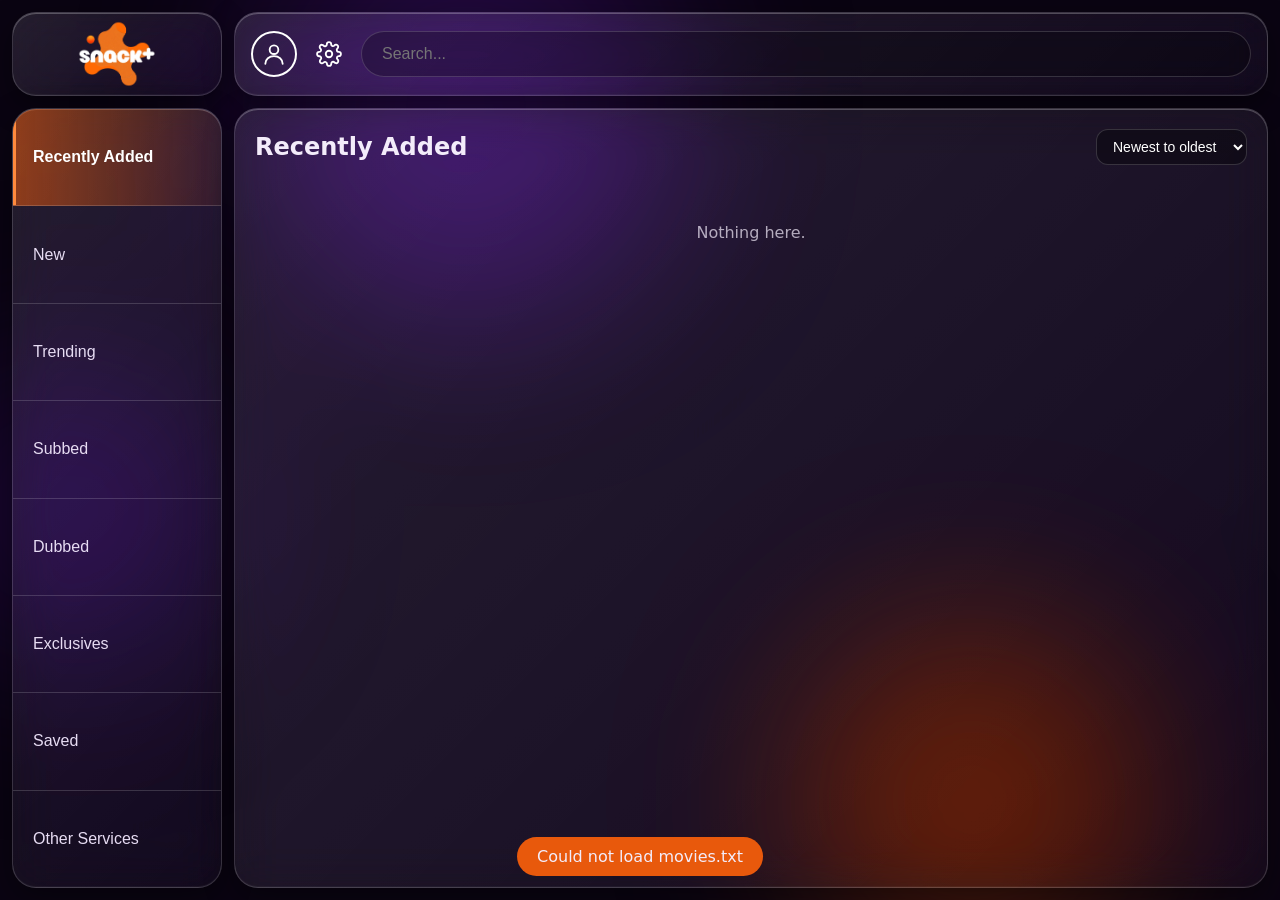
==== index.html @ 786ff1db "Add files via upload" ====
<!DOCTYPE html>
<html lang="en">
<head>
<meta charset="UTF-8">
<meta name="viewport" content="width=device-width,initial-scale=1">
<title>SNACK+</title>
<link rel="icon" href="icon.ico">
<link rel="stylesheet" href="style.css">
</head>
<body>
<div class="blob b1"></div><div class="blob b2"></div><div class="blob b3"></div>
<div class="app">
  <div class="logo glass"><img src="logo.png" alt="SNACK+"></div>
  <header class="top glass">
    <button id="profileBtn" class="round" title="Profile"><img id="avatar" alt=""><svg id="avatarIcon" viewBox="0 0 24 24"><circle cx="12" cy="8" r="4"/><path d="M4 21c0-4.4 3.6-7 8-7s8 2.6 8 7"/></svg></button>
    <button id="settingsBtn" class="round plain" title="Settings"><svg viewBox="0 0 24 24"><circle cx="12" cy="12" r="3"/><path d="M19.4 15a1.7 1.7 0 0 0 .3 1.8l.1.1a2 2 0 1 1-2.8 2.8l-.1-.1a1.7 1.7 0 0 0-1.8-.3 1.7 1.7 0 0 0-1 1.5V21a2 2 0 1 1-4 0v-.1a1.7 1.7 0 0 0-1.1-1.5 1.7 1.7 0 0 0-1.8.3l-.1.1a2 2 0 1 1-2.8-2.8l.1-.1a1.7 1.7 0 0 0 .3-1.8 1.7 1.7 0 0 0-1.5-1H3a2 2 0 1 1 0-4h.1a1.7 1.7 0 0 0 1.5-1.1 1.7 1.7 0 0 0-.3-1.8l-.1-.1a2 2 0 1 1 2.8-2.8l.1.1a1.7 1.7 0 0 0 1.8.3H9a1.7 1.7 0 0 0 1-1.5V3a2 2 0 1 1 4 0v.1a1.7 1.7 0 0 0 1 1.5 1.7 1.7 0 0 0 1.8-.3l.1-.1a2 2 0 1 1 2.8 2.8l-.1.1a1.7 1.7 0 0 0-.3 1.8V9a1.7 1.7 0 0 0 1.5 1H21a2 2 0 1 1 0 4h-.1a1.7 1.7 0 0 0-1.5 1z"/></svg></button>
    <input id="search" type="search" placeholder="Search...">
  </header>
  <nav id="tabs" class="side glass"></nav>
  <main class="main glass">
    <div class="bar"><h1 id="title"></h1><div id="tools"></div></div>
    <div id="grid" class="grid"></div>
  </main>
</div>

<div id="modal" class="overlay hidden"><div class="dialog glass" id="dialog"></div></div>
<div id="toast" class="toast"></div>
<script src="app.js"></script>
</body>
</html>
---- style.css ----
:root{--bg:#0a0412;--accent:#e8590c;--accent2:#ff8a3d;--glass:rgba(255,255,255,.06);--edge:rgba(255,255,255,.16);--blur:22px}
*{box-sizing:border-box;margin:0}
html,body{height:100%}
body{background:var(--bg);color:#f3ecfa;font-family:system-ui,Segoe UI,Roboto,sans-serif;overflow:hidden}
.blob{position:fixed;border-radius:50%;filter:blur(90px);opacity:.55;z-index:0}
.b1{width:420px;height:420px;background:#3b0f6b;top:-100px;left:20%}
.b2{width:360px;height:360px;background:#7a2a05;bottom:-80px;right:10%}
.b3{width:300px;height:300px;background:#2a0a52;top:40%;left:-80px}
body.lite .blob{display:none}
body.lite{--blur:0px}
.glass{background:linear-gradient(135deg,rgba(255,255,255,.11),rgba(255,255,255,.03));border:1px solid var(--edge);
 backdrop-filter:blur(var(--blur)) saturate(160%);-webkit-backdrop-filter:blur(var(--blur)) saturate(160%);
 box-shadow:inset 0 1px 0 rgba(255,255,255,.25),inset 0 -1px 0 rgba(255,255,255,.04),0 10px 30px rgba(0,0,0,.4)}
.app{position:relative;z-index:1;height:100vh;display:grid;grid-template-columns:210px 1fr;grid-template-rows:84px 1fr;gap:12px;padding:12px}
.logo{border-radius:24px;display:flex;align-items:center;justify-content:center;padding:6px}
.logo img{max-height:100%;max-width:100%;object-fit:contain}
.top{border-radius:24px;display:flex;align-items:center;gap:12px;padding:0 16px}
.round{width:46px;height:46px;flex:none;border-radius:50%;border:2px solid #fff;background:none;color:#fff;cursor:pointer;overflow:hidden;display:grid;place-items:center;padding:0}
.round.plain{border:none;width:40px;height:40px}
.round svg{width:26px;height:26px;fill:none;stroke:#fff;stroke-width:1.7;stroke-linecap:round;stroke-linejoin:round}
.round.plain:hover svg{stroke:var(--accent2);transform:rotate(60deg)}
.round svg{transition:.4s}
#avatar{width:100%;height:100%;object-fit:cover;display:none}
#search{flex:1;height:46px;border-radius:30px;border:1.5px solid var(--edge);background:rgba(0,0,0,.25);color:#fff;padding:0 20px;font-size:16px;outline:none}
#search:focus{border-color:var(--accent)}
.side{border-radius:24px;display:flex;flex-direction:column;overflow:hidden}
.side button{flex:1;background:none;border:none;border-bottom:1px solid var(--edge);color:#e7dcf3;font-size:16px;text-align:left;padding:0 20px;cursor:pointer;transition:.2s;min-height:44px}
.side button:last-child{border:none}
.side button:hover{background:rgba(255,255,255,.07)}
.side button.on{background:linear-gradient(90deg,rgba(232,89,12,.55),rgba(232,89,12,.08));color:#fff;font-weight:600;box-shadow:inset 3px 0 var(--accent2)}
.main{border-radius:24px;padding:20px;overflow-y:auto;min-width:0}
.bar{display:flex;justify-content:space-between;align-items:center;gap:10px;flex-wrap:wrap;margin-bottom:18px}
h1{font-size:24px}
.grid{display:grid;grid-template-columns:repeat(auto-fill,minmax(220px,1fr));gap:18px}
.card{border-radius:18px;overflow:hidden;display:flex;flex-direction:column;position:relative}
.cover{aspect-ratio:2/3;background:linear-gradient(135deg,#3b0f6b,#8a3205);display:grid;place-items:center;font-weight:700;text-align:center;padding:10px;position:relative}
.cover img{position:absolute;inset:0;width:100%;height:100%;object-fit:cover}
.badges{position:absolute;top:8px;left:8px;display:flex;gap:4px;flex-wrap:wrap}
.badge{font-size:11px;padding:2px 8px;border-radius:10px;background:rgba(0,0,0,.6);border:1px solid var(--edge)}
.badge.ex{background:var(--accent)}
.save{position:absolute;top:8px;right:8px;width:34px;height:34px;border-radius:50%;border:1px solid var(--edge);background:rgba(0,0,0,.55);color:#fff;font-size:18px;cursor:pointer}
.save.on{color:var(--accent2)}
.info{padding:12px;display:flex;flex-direction:column;gap:6px;flex:1}
.info h3{font-size:16px}
.meta{font-size:12px;opacity:.7}
.desc{font-size:13px;opacity:.85;line-height:1.35}
.btns{display:flex;gap:6px;margin-top:auto;padding-top:6px}
.btn{flex:1;padding:8px 6px;border-radius:12px;border:1px solid var(--edge);background:rgba(255,255,255,.08);color:#fff;font-size:13px;cursor:pointer;transition:.2s}
.btn:hover{background:rgba(255,255,255,.18)}
.btn.pri{background:var(--accent);border-color:var(--accent2)}
.btn.pri:hover{background:var(--accent2)}
.btn:disabled{opacity:.35;cursor:not-allowed}
select,.field{background:rgba(0,0,0,.35);color:#fff;border:1px solid var(--edge);border-radius:12px;padding:8px 12px;font-size:14px}
.empty{opacity:.7;padding:40px;text-align:center;grid-column:1/-1}
.overlay{position:fixed;inset:0;z-index:10;background:rgba(5,0,10,.65);display:grid;place-items:center;padding:16px}
.hidden{display:none}
.dialog{border-radius:24px;padding:22px;width:min(760px,100%);max-height:90vh;overflow:auto;background:rgba(30,12,50,.7)}
.dialog h2{margin-bottom:14px}
.dialog video{width:100%;border-radius:14px;background:#000}
.row{display:flex;gap:10px;align-items:center;margin:10px 0;flex-wrap:wrap}
.ep{display:flex;justify-content:space-between;align-items:center;gap:10px;padding:10px;border-bottom:1px solid var(--edge);flex-wrap:wrap}
.ep .btns{margin:0;padding:0}.ep .btn{padding:6px 12px;flex:none}
.bigav{width:96px;height:96px;border-radius:50%;object-fit:cover;background:#3b0f6b;border:2px solid var(--accent)}
.toast{position:fixed;bottom:24px;left:50%;transform:translate(-50%,80px);background:var(--accent);padding:10px 20px;border-radius:20px;transition:.3s;z-index:20}
.toast.show{transform:translate(-50%,0)}
@media(max-width:700px){.app{grid-template-columns:1fr;grid-template-rows:64px 56px 1fr;height:100vh}
 .logo{display:none}.side{flex-direction:row;overflow-x:auto;grid-row:2}.side button{flex:none;white-space:nowrap;border-bottom:none;border-right:1px solid var(--edge);padding:0 14px}
 .top{grid-row:1}.main{grid-row:3}}
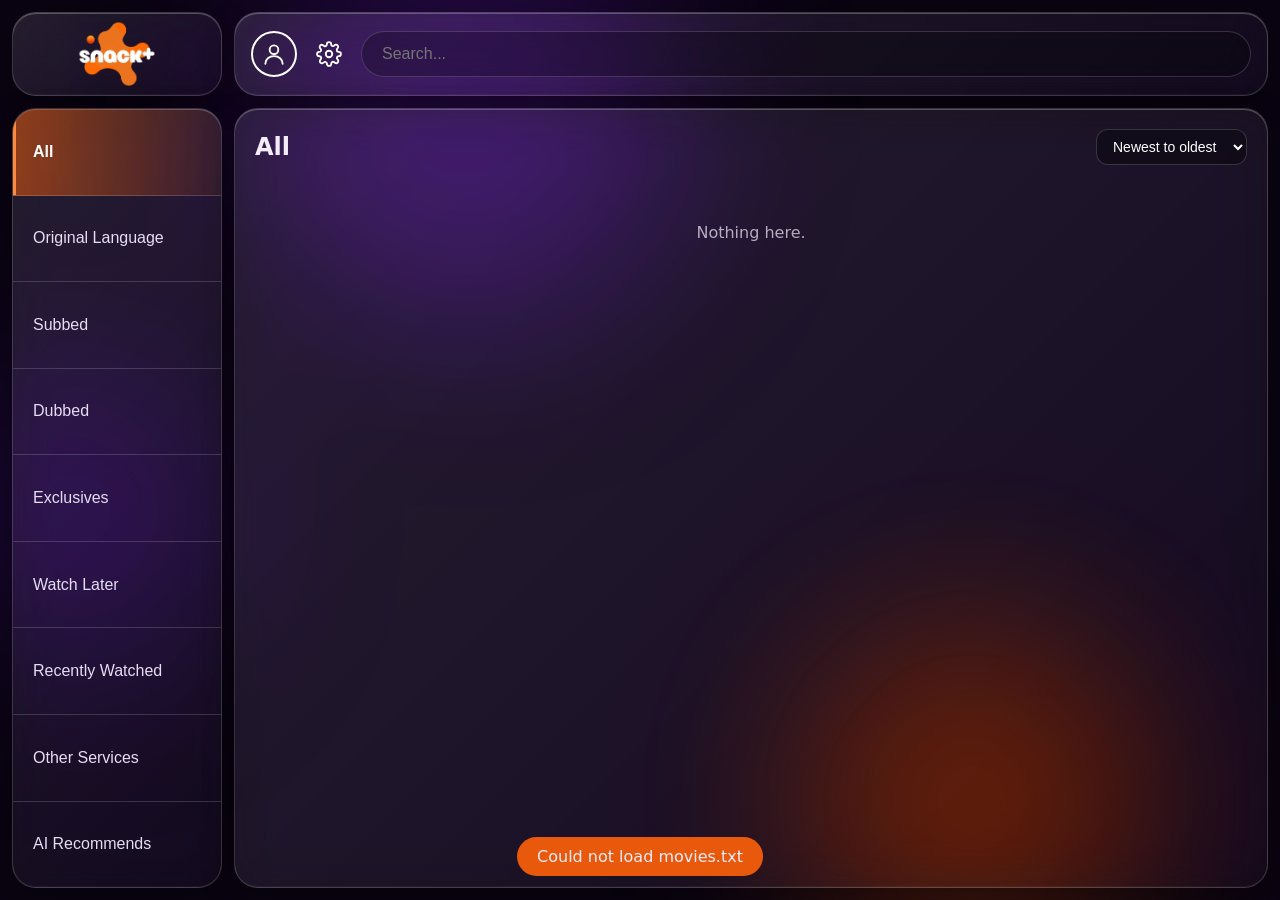
==== commit 06f1b8d4: "Add files via upload" ====
--- a/index.html
+++ b/index.html
@@ -5,9 +5,117 @@
 <meta name="viewport" content="width=device-width,initial-scale=1">
 <title>SNACK+</title>
 <link rel="icon" href="icon.ico">
-<link rel="stylesheet" href="style.css">
+<style>
+:root{--bg:#0a0412;--accent:#e8590c;--accent2:#ff8a3d;--glass:rgba(255,255,255,.06);--edge:rgba(255,255,255,.16);--blur:22px}
+*{box-sizing:border-box;margin:0}
+html,body{height:100%}
+body{background:var(--bg);color:#f3ecfa;font-family:system-ui,Segoe UI,Roboto,sans-serif;overflow:hidden}
+.blob{position:fixed;border-radius:50%;filter:blur(90px);opacity:.55;z-index:0}
+.b1{width:420px;height:420px;background:#3b0f6b;top:-100px;left:20%}
+.b2{width:360px;height:360px;background:#7a2a05;bottom:-80px;right:10%}
+.b3{width:300px;height:300px;background:#2a0a52;top:40%;left:-80px}
+body.lite .blob{display:none}
+body.lite{--blur:0px}
+.glass{background:linear-gradient(135deg,rgba(255,255,255,.11),rgba(255,255,255,.03));border:1px solid var(--edge);
+ backdrop-filter:blur(var(--blur)) saturate(160%);-webkit-backdrop-filter:blur(var(--blur)) saturate(160%);
+ box-shadow:inset 0 1px 0 rgba(255,255,255,.25),inset 0 -1px 0 rgba(255,255,255,.04),0 10px 30px rgba(0,0,0,.4)}
+.app{position:relative;z-index:1;height:100vh;display:grid;grid-template-columns:210px 1fr;grid-template-rows:84px 1fr;gap:12px;padding:12px}
+.logo{border-radius:24px;display:flex;align-items:center;justify-content:center;padding:6px}
+.logo img{max-height:100%;max-width:100%;object-fit:contain}
+.top{border-radius:24px;display:flex;align-items:center;gap:12px;padding:0 16px}
+.round{width:46px;height:46px;flex:none;border-radius:50%;border:2px solid #fff;background:none;color:#fff;cursor:pointer;overflow:hidden;display:grid;place-items:center;padding:0}
+.round.plain{border:none;width:40px;height:40px}
+.round svg{width:26px;height:26px;fill:none;stroke:#fff;stroke-width:1.7;stroke-linecap:round;stroke-linejoin:round}
+.round.plain:hover svg{stroke:var(--accent2);transform:rotate(60deg)}
+.round svg{transition:.4s}
+#avatar{width:100%;height:100%;object-fit:cover;display:none}
+#search{flex:1;height:46px;border-radius:30px;border:1.5px solid var(--edge);background:rgba(0,0,0,.25);color:#fff;padding:0 20px;font-size:16px;outline:none}
+#search:focus{border-color:var(--accent)}
+.side{border-radius:24px;display:flex;flex-direction:column;overflow:hidden}
+.side button{flex:1;background:none;border:none;border-bottom:1px solid var(--edge);color:#e7dcf3;font-size:16px;text-align:left;padding:0 20px;cursor:pointer;transition:.2s;min-height:44px}
+.side button:last-child{border:none}
+.side button:hover{background:rgba(255,255,255,.07)}
+.side button.on{background:linear-gradient(90deg,rgba(232,89,12,.55),rgba(232,89,12,.08));color:#fff;font-weight:600;box-shadow:inset 3px 0 var(--accent2)}
+.main{border-radius:24px;padding:20px;overflow-y:auto;min-width:0}
+.bar{display:flex;justify-content:space-between;align-items:center;gap:10px;flex-wrap:wrap;margin-bottom:18px}
+h1{font-size:24px}
+.grid{display:grid;grid-template-columns:repeat(auto-fill,minmax(220px,1fr));gap:18px}
+.card{border-radius:18px;overflow:hidden;display:flex;flex-direction:column;position:relative}
+.cover{aspect-ratio:2/3;background:linear-gradient(135deg,#3b0f6b,#8a3205);display:grid;place-items:center;font-weight:700;text-align:center;padding:10px;position:relative}
+.cover img{position:absolute;inset:0;width:100%;height:100%;object-fit:cover}
+.badges{position:absolute;top:8px;left:8px;display:flex;gap:4px;flex-wrap:wrap}
+.badge{font-size:11px;padding:2px 8px;border-radius:10px;background:rgba(0,0,0,.6);border:1px solid var(--edge)}
+.badge.ex{background:var(--accent)}
+.save{position:absolute;top:8px;right:8px;width:34px;height:34px;border-radius:50%;border:1px solid var(--edge);background:rgba(0,0,0,.55);color:#fff;font-size:18px;cursor:pointer}
+.save.on{color:var(--accent2)}
+.info{padding:12px;display:flex;flex-direction:column;gap:6px;flex:1}
+.info h3{font-size:16px}
+.meta{font-size:12px;opacity:.7}
+.desc{font-size:13px;opacity:.85;line-height:1.35}
+.btns{display:flex;gap:6px;margin-top:auto;padding-top:6px}
+.btn{flex:1;padding:8px 6px;border-radius:12px;border:1px solid var(--edge);background:rgba(255,255,255,.08);color:#fff;font-size:13px;cursor:pointer;transition:.2s}
+.btn:hover{background:rgba(255,255,255,.18)}
+.btn.pri{background:var(--accent);border-color:var(--accent2)}
+.btn.pri:hover{background:var(--accent2)}
+.btn:disabled{opacity:.35;cursor:not-allowed}
+select,.field{background:rgba(0,0,0,.35);color:#fff;border:1px solid var(--edge);border-radius:12px;padding:8px 12px;font-size:14px}
+.empty{opacity:.7;padding:40px;text-align:center;grid-column:1/-1}
+.overlay{position:fixed;inset:0;z-index:10;background:rgba(5,0,10,.65);display:grid;place-items:center;padding:16px}
+.hidden{display:none}
+.dialog{border-radius:24px;padding:22px;width:min(760px,100%);max-height:90vh;overflow:auto;background:rgba(30,12,50,.7)}
+.dialog h2{margin-bottom:14px}
+.dialog video{width:100%;border-radius:14px;background:#000}
+.row{display:flex;gap:10px;align-items:center;margin:10px 0;flex-wrap:wrap}
+.ep{display:flex;justify-content:space-between;align-items:center;gap:10px;padding:10px;border-bottom:1px solid var(--edge);flex-wrap:wrap}
+.ep .btns{margin:0;padding:0}.ep .btn{padding:6px 12px;flex:none}
+.bigav{width:96px;height:96px;border-radius:50%;object-fit:cover;background:#3b0f6b;border:2px solid var(--accent)}
+.toast{position:fixed;bottom:24px;left:50%;transform:translate(-50%,80px);background:var(--accent);padding:10px 20px;border-radius:20px;transition:.3s;z-index:20}
+.toast.show{transform:translate(-50%,0)}
+@media(max-width:700px){.app{grid-template-columns:1fr;grid-template-rows:64px 56px 1fr;height:100vh}
+ .logo{display:none}.side{flex-direction:row;overflow-x:auto;grid-row:2}.side button{flex:none;white-space:nowrap;border-bottom:none;border-right:1px solid var(--edge);padding:0 14px}
+ .top{grid-row:1}.main{grid-row:3}}
+
+/* ── Loading Screen ── */
+#loader{position:fixed;inset:0;z-index:100;background:var(--bg);display:flex;flex-direction:column;align-items:center;justify-content:center;gap:28px;transition:opacity .6s,visibility .6s}
+#loader.fade{opacity:0;visibility:hidden}
+#loader .l-logo{width:160px;animation:pulse 2s ease-in-out infinite}
+#loader .l-msg{font-size:15px;color:rgba(243,236,250,.75);max-width:400px;text-align:center;line-height:1.6;padding:0 24px}
+#loader .l-bar{width:220px;height:3px;border-radius:4px;background:rgba(255,255,255,.1);overflow:hidden}
+#loader .l-fill{height:100%;border-radius:4px;background:linear-gradient(90deg,var(--accent),var(--accent2));width:0%;transition:width .4s ease}
+@keyframes pulse{0%,100%{opacity:1;transform:scale(1)}50%{opacity:.7;transform:scale(.97)}}
+
+/* ── AI Chatbot ── */
+.chat-wrap{display:flex;flex-direction:column;height:100%;min-height:0}
+.chat-msgs{flex:1;overflow-y:auto;display:flex;flex-direction:column;gap:12px;padding:4px 0 12px;min-height:0}
+.chat-msgs::-webkit-scrollbar{width:4px}
+.chat-msgs::-webkit-scrollbar-thumb{background:rgba(255,255,255,.15);border-radius:4px}
+.msg{max-width:80%;padding:11px 15px;border-radius:18px;font-size:14px;line-height:1.5}
+.msg.bot{align-self:flex-start;background:rgba(255,255,255,.09);border:1px solid var(--edge);border-bottom-left-radius:5px}
+.msg.user{align-self:flex-end;background:linear-gradient(135deg,rgba(232,89,12,.65),rgba(255,138,61,.4));border:1px solid rgba(255,138,61,.3);border-bottom-right-radius:5px}
+.chat-input-row{display:flex;gap:8px;margin-top:10px;flex-shrink:0}
+.chat-input{flex:1;background:rgba(0,0,0,.3);border:1.5px solid var(--edge);border-radius:14px;color:#fff;padding:10px 14px;font-size:14px;outline:none;resize:none;font-family:inherit;line-height:1.4;min-height:44px;max-height:100px}
+.chat-input:focus{border-color:var(--accent)}
+.chat-send{width:44px;height:44px;border-radius:12px;border:none;background:var(--accent);color:#fff;cursor:pointer;font-size:18px;display:grid;place-items:center;flex-shrink:0;transition:.2s}
+.chat-send:hover{background:var(--accent2)}
+.chat-recs{display:flex;flex-wrap:wrap;gap:8px;margin-top:6px}
+.chat-recs .rec-chip{background:rgba(232,89,12,.2);border:1px solid rgba(255,138,61,.3);border-radius:10px;padding:6px 12px;font-size:13px;cursor:pointer;transition:.2s}
+.chat-recs .rec-chip:hover{background:rgba(232,89,12,.4)}
+.chat-typing{opacity:.5;font-size:13px;padding:4px 0;align-self:flex-start}
+.quiz-opts{display:flex;flex-wrap:wrap;gap:8px;margin-top:8px}
+.quiz-opt{background:rgba(255,255,255,.07);border:1px solid var(--edge);border-radius:10px;padding:8px 14px;font-size:13px;cursor:pointer;transition:.2s}
+.quiz-opt:hover{background:rgba(232,89,12,.3);border-color:var(--accent2)}
+.quiz-opt.sel{background:rgba(232,89,12,.45);border-color:var(--accent2)}
+</style>
 </head>
 <body>
+
+<!-- Loading Screen -->
+<div id="loader">
+  <img class="l-logo" src="logo.png" alt="SNACK+" onerror="this.style.display='none'">
+  <div class="l-msg">Hello! You might know that me and a few other people made a website called SNACK+!</div>
+  <div class="l-bar"><div class="l-fill" id="lFill"></div></div>
+</div>
+
 <div class="blob b1"></div><div class="blob b2"></div><div class="blob b3"></div>
 <div class="app">
   <div class="logo glass"><img src="logo.png" alt="SNACK+"></div>
@@ -25,6 +133,542 @@
 
 <div id="modal" class="overlay hidden"><div class="dialog glass" id="dialog"></div></div>
 <div id="toast" class="toast"></div>
-<script src="app.js"></script>
+
+<script>
+// ── Tabs ──
+const TABS = ["All","Original Language","Subbed","Dubbed","Exclusives","Watch Later","Recently Watched","Other Services","AI Recommends"];
+const $ = s => document.querySelector(s);
+const store = {
+  get:(k,d)=>{try{return JSON.parse(localStorage.getItem(k))??d}catch{return d}},
+  set:(k,v)=>localStorage.setItem(k,JSON.stringify(v))
+};
+
+let items=[],tab=0,sortNewest=true;
+let saved=store.get("snack_saved",[]);
+let recentlyWatched=store.get("snack_recent",[]);
+let savedSort=store.get("snack_saved_sort","added-new");
+let groups=store.get("snack_groups",[]),groupOf=store.get("snack_group_of",{});
+let profile=store.get("snack_profile",{name:"",pic:""});
+let settings=store.get("snack_settings",{lite:false});
+// AI prefs
+let aiPrefs=store.get("snack_ai_prefs",null);
+let chatHistory=[];
+
+const esc=s=>String(s??"").replace(/[&<>"']/g,c=>({"&":"&amp;","<":"&lt;",">":"&gt;",'"':"&quot;","'":"&#39;"}[c]));
+function toast(m){const t=$("#toast");t.textContent=m;t.classList.add("show");setTimeout(()=>t.classList.remove("show"),2200)}
+
+// ── Loading Screen ──
+(function(){
+  const fill=document.getElementById("lFill");
+  let p=0;
+  const iv=setInterval(()=>{
+    p=Math.min(p+(Math.random()*18+5),95);
+    fill.style.width=p+"%";
+  },200);
+  window._loaderFinish=function(){
+    clearInterval(iv);
+    fill.style.width="100%";
+    setTimeout(()=>document.getElementById("loader").classList.add("fade"),300);
+  };
+})();
+
+async function init(){
+  document.body.classList.toggle("lite",!!settings.lite);
+  renderTabs();renderProfile();
+  try{
+    const r=await fetch("movies.txt",{cache:"no-store"});
+    items=JSON.parse(await r.text());
+  }catch(e){items=[];toast("Could not load movies.txt")}
+  render();
+  openFromHash();
+  window._loaderFinish();
+}
+
+function renderTabs(){
+  $("#tabs").innerHTML=TABS.map((t,i)=>`<button class="${i==tab?"on":""}" data-i="${i}">${t}</button>`).join("");
+  $("#tabs").onclick=e=>{
+    const b=e.target.closest("button");
+    if(b){tab=+b.dataset.i;$("#search").value="";renderTabs();render()}
+  };
+}
+function renderProfile(){
+  const a=$("#avatar");
+  if(profile.pic){a.src=profile.pic;a.style.display="block";$("#avatarIcon").style.display="none"}
+  else{a.style.display="none";$("#avatarIcon").style.display=""}
+  $("#profileBtn").title=profile.name||"Profile";
+}
+
+function sortList(l){
+  l.sort((a,b)=>new Date(b.added)-new Date(a.added));
+  if(!sortNewest)l.reverse();
+  return l;
+}
+const SAVED_SORTS={"added-new":"Date added: newest","added-old":"Date added: oldest","az":"Title A–Z","za":"Title Z–A"};
+function sortSaved(l){
+  const t=(a,b)=>a.title.localeCompare(b.title);
+  const f={
+    "added-new":(a,b)=>new Date(b.added)-new Date(a.added),
+    "added-old":(a,b)=>new Date(a.added)-new Date(b.added),
+    az:t,za:(a,b)=>t(b,a)
+  };
+  return l.sort(f[savedSort]||f["added-new"]);
+}
+
+function filtered(){
+  const q=$("#search").value.trim().toLowerCase();
+  let l=[...items];
+  if(q){return sortList(l.filter(i=>[i.title,i.genre,i.type,i.year,i.description].join(" ").toLowerCase().includes(q)))}
+  switch(tab){
+    case 1:l=l.filter(i=>!i.subbed&&!i.dubbed);break;
+    case 2:l=l.filter(i=>i.subbed);break;
+    case 3:l=l.filter(i=>i.dubbed);break;
+    case 4:l=l.filter(i=>i.exclusive);break;
+    case 5:return sortSaved(l.filter(i=>saved.includes(i.id)));
+    case 6:{
+      // Recently Watched — preserve order (most recent first)
+      const rw=recentlyWatched.slice().reverse();
+      const ordered=rw.map(id=>l.find(i=>i.id===id)).filter(Boolean);
+      return ordered;
+    }
+    case 7:return null; // Other Services WIP
+    case 8:return "AI"; // AI Recommends
+  }
+  return sortList(l);
+}
+
+function render(){
+  const q=$("#search").value.trim();
+  $("#title").textContent=q?`Search: ${q}`:TABS[tab];
+  const tools=$("#tools");tools.innerHTML="";
+  const watchLaterTab=(tab==5&&!q);
+  const recentTab=(tab==6&&!q);
+  const aiTab=(tab==8);
+
+  if(watchLaterTab){
+    tools.innerHTML=`<select id="sort">${Object.entries(SAVED_SORTS).map(([k,v])=>`<option value="${k}">${v}</option>`).join("")}</select>
+      <button class="btn" id="addGroup">+ Group</button> <button class="btn" id="exp">Export</button> <button class="btn" id="imp">Import</button>`;
+    $("#sort").value=savedSort;
+    $("#sort").onchange=e=>{savedSort=e.target.value;store.set("snack_saved_sort",savedSort);render()};
+    $("#addGroup").onclick=addGroup;
+    $("#exp").onclick=exportSaved;$("#imp").onclick=importSaved;
+  } else if(recentTab){
+    tools.innerHTML=`<button class="btn" id="clrRecent" style="color:#f99">Clear History</button>`;
+    $("#clrRecent").onclick=()=>{if(confirm("Clear recently watched history?")){recentlyWatched=[];store.set("snack_recent",recentlyWatched);render()}};
+  } else if(!aiTab&&tab!=7){
+    tools.innerHTML=`<select id="sort"><option value="n">Newest to oldest</option><option value="o">Oldest to newest</option></select>`;
+    $("#sort").value=sortNewest?"n":"o";
+    $("#sort").onchange=e=>{sortNewest=e.target.value=="n";render()};
+  }
+
+  const l=filtered();
+  const g=$("#grid");
+
+  // AI Recommends tab
+  if(l==="AI"){
+    g.innerHTML=`<div style="grid-column:1/-1">${renderChat()}</div>`;
+    bindChat();
+    return;
+  }
+  if(l===null){g.innerHTML=`<div class="empty"><h2>This Page is a W.I.P</h2></div>`;return}
+  if(!l.length){
+    if(recentTab) g.innerHTML=`<div class="empty">Nothing watched yet. Hit Watch on any title to track it here.</div>`;
+    else if(watchLaterTab) g.innerHTML=`<div class="empty">Nothing saved yet. Tap the ♥ on a title to save it.</div>`;
+    else g.innerHTML=`<div class="empty">Nothing here.</div>`;
+    return;
+  }
+  if(!watchLaterTab){g.innerHTML=l.map(card).join("");return}
+  // grouped watch later
+  const grouped=(name)=>l.filter(i=>(groupOf[i.id]||"")==name);
+  const valid=groups.filter(Boolean);
+  if(!valid.length){g.innerHTML=l.map(card).join("");return}
+  const ungrouped=l.filter(i=>!valid.includes(groupOf[i.id]));
+  const section=(name,list,del)=>`<section style="grid-column:1/-1"><div class="bar" style="margin-bottom:10px"><h2>${esc(name)} <small>(${list.length})</small></h2>${del?`<button class="btn" data-gdel="${esc(name)}">Delete group</button>`:""}</div>
+    <div class="grid">${list.length?list.map(card).join(""):`<div class="empty">No titles in this group.</div>`}</div></section>`;
+  g.innerHTML=valid.map(n=>section(n,grouped(n),true)).join("")+(ungrouped.length?section("Ungrouped",ungrouped,false):"");
+}
+
+function addGroup(){
+  const name=(prompt("Group name:")||"").trim();
+  if(!name)return;
+  if(groups.includes(name))return toast("A group with that name already exists");
+  groups=[...groups,name];store.set("snack_groups",groups);render();
+}
+
+function card(i){
+  const isSaved=saved.includes(i.id),m=i.type=="movie";
+  const b=[m?"Movie":"Show",i.subbed&&"Subbed",i.dubbed&&"Dubbed"].filter(Boolean).map(x=>`<span class="badge">${x}</span>`).join("")+(i.exclusive?`<span class="badge ex">Dubbed by SNACK</span>`:"");
+  const btns=m?`<button class="btn pri" data-a="watch" ${i.watch?"":"disabled"}>Watch</button><button class="btn" data-a="dl" ${i.download?"":"disabled"}>Download</button><button class="btn" data-a="share">Share</button>`
+   :`<button class="btn pri" data-a="eps">Episodes</button>`;
+  const grp=tab==5&&!$("#search").value.trim()&&groups.length?`<select class="grp" data-a="grp" title="Group"><option value="">Ungrouped</option>${groups.map(n=>`<option ${groupOf[i.id]==n?"selected":""}>${esc(n)}</option>`).join("")}</select>`:"";
+  return `<article class="card glass" data-id="${esc(i.id)}">
+   <div class="cover"><span>${esc(i.title)}</span><img src="${esc(i.cover)}" alt="" onerror="this.remove()">
+   <div class="badges">${b}</div><button class="save ${isSaved?"on":""}" data-a="save" title="Save">${isSaved?"♥":"♡"}</button></div>
+   <div class="info"><h3>${esc(i.title)}</h3>
+   <div class="meta">${esc(i.year)} • ${esc(i.genre)} • ★ ${esc(i.rating)} • ${esc(i.duration)}</div>
+   <div class="desc">${esc(i.description)}</div>${grp}<div class="btns">${btns}</div></div></article>`;
+}
+
+$("#grid").onclick=e=>{
+  const d=e.target.closest("[data-gdel]");
+  if(d){const n=d.dataset.gdel;if(confirm(`Delete group "${n}"? Its titles stay saved.`)){
+    groups=groups.filter(x=>x!=n);store.set("snack_groups",groups);
+    Object.keys(groupOf).forEach(k=>{if(groupOf[k]==n)delete groupOf[k]});store.set("snack_group_of",groupOf);render()}return}
+  const b=e.target.closest("[data-a]");if(!b||b.tagName=="SELECT")return;
+  const it=items.find(x=>x.id==b.closest(".card").dataset.id);if(!it)return;
+  const a=b.dataset.a;
+  if(a=="save"){saved=saved.includes(it.id)?saved.filter(x=>x!=it.id):[...saved,it.id];store.set("snack_saved",saved);render()}
+  else if(a=="watch")play(it.watch,it.title,null,it.id);
+  else if(a=="dl")download(it.download,it.title);
+  else if(a=="share")share(it.id);
+  else if(a=="eps")episodes(it);
+};
+$("#grid").onchange=e=>{
+  const s=e.target.closest(".grp");if(!s)return;
+  const it=items.find(x=>x.id==s.closest(".card").dataset.id);if(!it)return;
+  if(s.value)groupOf[it.id]=s.value;else delete groupOf[it.id];
+  store.set("snack_group_of",groupOf);render();
+};
+$("#search").oninput=render;
+
+function openModal(h){$("#dialog").innerHTML=h;$("#modal").classList.remove("hidden")}
+function closeModal(){$("#modal").classList.add("hidden");$("#dialog").innerHTML="";if(location.hash)history.replaceState(null,"",location.pathname+location.search)}
+$("#modal").onclick=e=>{if(e.target.id=="modal"||e.target.closest("[data-close]"))closeModal()};
+document.onkeydown=e=>{if(e.key=="Escape")closeModal()};
+
+function markWatched(id){
+  if(!id)return;
+  recentlyWatched=recentlyWatched.filter(x=>x!==id);
+  recentlyWatched.push(id);
+  if(recentlyWatched.length>50)recentlyWatched=recentlyWatched.slice(-50);
+  store.set("snack_recent",recentlyWatched);
+}
+
+function play(url,title,back,itemId){
+  if(!url)return toast("Not available to watch");
+  if(itemId)markWatched(itemId);
+  const backBtn=back?`<button class="btn" data-back>Back to episodes</button>`:"";
+  openModal(`<h2>${esc(title)}</h2><video src="${esc(url)}" controls autoplay playsinline></video><div class="row">${backBtn}<button class="btn" data-close>Close</button></div>`);
+  if(back)$("#dialog").onclick=ev=>{if(ev.target.closest("[data-back]"))back()};
+}
+const epLabel=(it,e)=>`${it.title} - Season ${e.season||1} ${e.title}`;
+function download(url,title){
+  if(!url)return toast("Download not available");
+  const a=document.createElement("a");a.href=url;a.download=title;a.target="_blank";a.rel="noopener";document.body.appendChild(a);a.click();a.remove();
+}
+async function share(id,ep){
+  const url=location.origin+location.pathname+"#"+id+(ep!=null?"/"+ep:"");
+  try{await navigator.clipboard.writeText(url);toast("Link copied")}catch{prompt("Copy this link:",url)}
+}
+function episodes(it,season){
+  const eps=it.episodes||[];
+  const seasons=[...new Set(eps.map(e=>e.season||1))].sort((a,b)=>a-b);
+  if(season==null){
+    const rows=seasons.map(s=>{const n=eps.filter(e=>(e.season||1)==s).length;
+      return `<button class="btn season" data-s="${s}">Season ${s} - <span>${n} episode${n==1?"":"s"}</span></button>`}).join("");
+    openModal(`<h2>${esc(it.title)} - Seasons</h2>${rows||"<p>No episodes yet.</p>"}<div class="row"><button class="btn" data-close>Close</button></div>`);
+  }else{
+    const rows=eps.map((e,n)=>[e,n]).filter(([e])=>(e.season||1)==season).map(([e,n])=>`<div class="ep"><span>${esc(e.title)}</span><div class="btns">
+   <button class="btn pri" data-e="w${n}" ${e.watch?"":"disabled"}>Watch</button>
+   <button class="btn" data-e="d${n}" ${e.download?"":"disabled"}>Download</button>
+   <button class="btn" data-e="s${n}">Share</button></div></div>`).join("");
+    openModal(`<h2>${esc(it.title)} - Season ${season}</h2>${rows||"<p>No episodes in this season.</p>"}<div class="row"><button class="btn" data-back>Back to seasons</button><button class="btn" data-close>Close</button></div>`);
+  }
+  $("#dialog").onclick=ev=>{
+    if(ev.target.closest("[data-back]"))return episodes(it);
+    const sb=ev.target.closest("[data-s]");if(sb)return episodes(it,+sb.dataset.s);
+    const b=ev.target.closest("[data-e]");if(!b)return;
+    const n=+b.dataset.e.slice(1),e=it.episodes[n],k=b.dataset.e[0];
+    if(k=="w")play(e.watch,epLabel(it,e),()=>episodes(it,e.season||1),it.id);
+    else if(k=="d")download(e.download,epLabel(it,e));
+    else share(it.id,n)};
+}
+function openFromHash(){
+  const [id,ep]=decodeURIComponent(location.hash.slice(1)).split("/");
+  const it=items.find(x=>x.id==id);if(!it)return;
+  if(it.type=="movie")play(it.watch,it.title,null,it.id);
+  else if(ep!=null&&it.episodes?.[ep]?.watch){const e=it.episodes[ep];play(e.watch,epLabel(it,e),()=>episodes(it,e.season||1),it.id)}
+  else episodes(it);
+}
+addEventListener("hashchange",()=>items.length&&openFromHash());
+
+function exportSaved(){
+  const blob=new Blob([JSON.stringify({snack_saved:saved})],{type:"application/json"});
+  const a=document.createElement("a");a.href=URL.createObjectURL(blob);a.download="snack-saved.json";a.click();
+}
+function importSaved(){
+  const f=document.createElement("input");f.type="file";f.accept=".json,.txt,application/json";
+  f.onchange=async()=>{try{
+    const d=JSON.parse(await f.files[0].text());
+    const l=Array.isArray(d)?d:d.snack_saved;
+    if(!Array.isArray(l))throw 0;
+    saved=[...new Set([...saved,...l.map(String)])];store.set("snack_saved",saved);render();toast("Imported")
+  }catch{toast("Invalid file")}};
+  f.click();
+}
+
+$("#profileBtn").onclick=()=>{
+  let pic=profile.pic;
+  openModal(`<h2>Profile</h2><div class="row"><img class="bigav" id="pp" src="${esc(pic)}" alt="">
+   <input type="file" id="pf" accept="image/*"></div>
+   <div class="row"><input class="field" id="pn" placeholder="Your name" maxlength="30" value="${esc(profile.name)}"></div>
+   <div class="row"><button class="btn pri" id="ps">Save</button><button class="btn" data-close>Cancel</button></div>`);
+  $("#pf").onchange=e=>{const file=e.target.files[0];if(!file)return;
+    const img=new Image();img.onload=()=>{const c=document.createElement("canvas");c.width=c.height=256;
+      const s=Math.min(img.width,img.height),x=c.getContext("2d");
+      x.drawImage(img,(img.width-s)/2,(img.height-s)/2,s,s,0,0,256,256);
+      pic=c.toDataURL("image/jpeg",.85);$("#pp").src=pic};
+    img.src=URL.createObjectURL(file)};
+  $("#ps").onclick=()=>{profile={name:$("#pn").value.trim(),pic};store.set("snack_profile",profile);renderProfile();closeModal();toast(profile.name?"Welcome, "+profile.name:"Saved")};
+};
+$("#settingsBtn").onclick=()=>{
+  openModal(`<h2>Settings</h2>
+   <label class="row"><input type="checkbox" id="sl" ${settings.lite?"checked":""}> Performance mode (disable blur &amp; glow effects)</label>
+   <div class="row"><button class="btn" id="sc">Clear all local data</button></div>
+   <div class="row"><button class="btn pri" data-close>Done</button></div>`);
+  $("#sl").onchange=e=>{settings.lite=e.target.checked;store.set("snack_settings",settings);document.body.classList.toggle("lite",settings.lite)};
+  $("#sc").onclick=()=>{if(confirm("Clear profile, saved list and settings?")){localStorage.clear();location.reload()}};
+};
+
+// ═══════════════════════════════════════════
+//  AI RECOMMENDS CHATBOT
+// ═══════════════════════════════════════════
+const QUIZ = [
+  {
+    q: "What type of content do you usually enjoy?",
+    opts: ["Movies","Shows","Both"]
+  },
+  {
+    q: "Pick your favourite genres (choose one to start):",
+    opts: ["Action / Thriller","Drama / Romance","Comedy","Sci-Fi / Fantasy","Horror","Documentary","Animation"]
+  },
+  {
+    q: "How do you prefer to watch?",
+    opts: ["Subbed (original language + subs)","Dubbed (Persian)","No preference"]
+  },
+  {
+    q: "What mood are you in?",
+    opts: ["Something light & fun","Something intense & gripping","Something emotional","Something mind-bending","Surprise me!"]
+  }
+];
+
+let quizStep=0;
+let quizAnswers=[];
+let chatReady=false;
+
+function renderChat(){
+  return `<div class="chat-wrap" id="chatWrap" style="height:calc(100vh - 220px)">
+    <div class="chat-msgs" id="chatMsgs"></div>
+    <div class="chat-input-row">
+      <textarea class="chat-input" id="chatInput" placeholder="Ask me anything about what to watch..." rows="1"></textarea>
+      <button class="chat-send" id="chatSend" title="Send">&#x27A4;</button>
+    </div>
+  </div>`;
+}
+
+function bindChat(){
+  if(!document.getElementById("chatMsgs"))return;
+  chatHistory=[];
+  if(aiPrefs){
+    chatReady=true;
+    botMsg("Hey! I know your taste already. Ask me what to watch — or type something like \"show me action movies\" or \"something light tonight\".");
+  } else {
+    chatReady=false;
+    quizStep=0;quizAnswers=[];
+    botMsg("Hi! I'm your SNACK+ AI assistant. I'll recommend titles from our catalog based on your taste. Let's start with a quick questionnaire!");
+    setTimeout(()=>askQuiz(0),400);
+  }
+  document.getElementById("chatSend").onclick=sendChat;
+  document.getElementById("chatInput").onkeydown=e=>{if(e.key==="Enter"&&!e.shiftKey){e.preventDefault();sendChat()}};
+}
+
+function botMsg(text,chips){
+  const msgs=document.getElementById("chatMsgs");if(!msgs)return;
+  const div=document.createElement("div");
+  div.className="msg bot";
+  div.textContent=text;
+  msgs.appendChild(div);
+  if(chips&&chips.length){
+    const row=document.createElement("div");
+    row.className="chat-recs";
+    chips.forEach(c=>{
+      const ch=document.createElement("button");
+      ch.className="rec-chip";
+      ch.textContent=c.title+(c.year?" ("+c.year+")":"");
+      ch.onclick=()=>{
+        // Switch to All tab and highlight item
+        tab=0;renderTabs();render();
+        setTimeout(()=>{
+          const el=document.querySelector(`.card[data-id="${CSS.escape(c.id)}"]`);
+          if(el){el.scrollIntoView({behavior:"smooth",block:"center"});el.style.outline="2px solid var(--accent2)";setTimeout(()=>el.style.outline="",2000);}
+        },100);
+      };
+      row.appendChild(ch);
+    });
+    msgs.appendChild(row);
+  }
+  msgs.scrollTop=msgs.scrollHeight;
+}
+
+function userMsg(text){
+  const msgs=document.getElementById("chatMsgs");if(!msgs)return;
+  const div=document.createElement("div");
+  div.className="msg user";
+  div.textContent=text;
+  msgs.appendChild(div);
+  msgs.scrollTop=msgs.scrollHeight;
+}
+
+function askQuiz(step){
+  if(step>=QUIZ.length){
+    // Done with quiz
+    aiPrefs={type:quizAnswers[0],genre:quizAnswers[1],lang:quizAnswers[2],mood:quizAnswers[3]};
+    store.set("snack_ai_prefs",aiPrefs);
+    chatReady=true;
+    botMsg("Perfect! I've got a feel for your taste. Here are some picks to start with:");
+    setTimeout(()=>{
+      const recs=getRecommendations(aiPrefs,recentlyWatched,6);
+      if(recs.length){
+        botMsg("Tap any title to find it in the catalog:",recs);
+      } else {
+        botMsg("The catalog is currently empty — once titles are added I'll be able to suggest them. Ask me anything in the meantime!");
+      }
+    },500);
+    return;
+  }
+  const q=QUIZ[step];
+  const msgs=document.getElementById("chatMsgs");if(!msgs)return;
+  const wrap=document.createElement("div");
+  const msgDiv=document.createElement("div");
+  msgDiv.className="msg bot";msgDiv.textContent=q.q;
+  wrap.appendChild(msgDiv);
+  const opts=document.createElement("div");
+  opts.className="quiz-opts";
+  q.opts.forEach(o=>{
+    const b=document.createElement("button");
+    b.className="quiz-opt";b.textContent=o;
+    b.onclick=()=>{
+      // Disable all opts in this step
+      opts.querySelectorAll(".quiz-opt").forEach(x=>x.disabled=true);
+      b.classList.add("sel");
+      quizAnswers[step]=o;
+      userMsg(o);
+      quizStep=step+1;
+      setTimeout(()=>askQuiz(step+1),350);
+    };
+    opts.appendChild(b);
+  });
+  wrap.appendChild(opts);
+  msgs.appendChild(wrap);
+  msgs.scrollTop=msgs.scrollHeight;
+}
+
+function getRecommendations(prefs,watchedIds,limit){
+  if(!items.length)return[];
+  let pool=[...items];
+  // Filter out already watched
+  pool=pool.filter(i=>!watchedIds.includes(i.id));
+  if(!pool.length)pool=[...items]; // if all watched, ignore filter
+  // Score each item
+  const scored=pool.map(it=>{
+    let score=0;
+    const p=prefs||{};
+    // type
+    if(p.type==="Movies"&&it.type==="movie")score+=3;
+    if(p.type==="Shows"&&it.type==="show")score+=3;
+    if(p.type==="Both")score+=1;
+    // genre
+    if(p.genre){
+      const g=(p.genre||"").toLowerCase();
+      const itg=(it.genre||"").toLowerCase();
+      const genreMap={"action / thriller":["action","thriller"],"drama / romance":["drama","romance"],"comedy":["comedy"],"sci-fi / fantasy":["sci-fi","fantasy","science fiction"],"horror":["horror"],"documentary":["documentary"],"animation":["animation","anime"]};
+      const keys=genreMap[g]||[g.split("/")[0].trim()];
+      if(keys.some(k=>itg.includes(k)))score+=4;
+    }
+    // lang
+    if(p.lang==="Subbed (original language + subs)"&&it.subbed)score+=2;
+    if(p.lang==="Dubbed (Persian)"&&it.dubbed)score+=2;
+    // mood
+    if(p.mood){
+      const m=(p.mood||"").toLowerCase();
+      const desc=((it.description||"")+" "+(it.genre||"")).toLowerCase();
+      if(m.includes("light")&&(desc.includes("comedy")||desc.includes("fun")||desc.includes("romantic")))score+=3;
+      if(m.includes("intense")&&(desc.includes("thriller")||desc.includes("action")||desc.includes("suspense")))score+=3;
+      if(m.includes("emotional")&&(desc.includes("drama")||desc.includes("emotional")||desc.includes("touching")))score+=3;
+      if(m.includes("mind")&&(desc.includes("sci-fi")||desc.includes("mystery")||desc.includes("twist")))score+=3;
+      if(m.includes("surprise"))score+=Math.random()*5; // random boost
+    }
+    // rating boost
+    score+=(parseFloat(it.rating)||0)*0.3;
+    return {it,score};
+  });
+  scored.sort((a,b)=>b.score-a.score);
+  return scored.slice(0,limit).map(x=>x.it);
+}
+
+function sendChat(){
+  const input=document.getElementById("chatInput");
+  if(!input)return;
+  const text=input.value.trim();
+  if(!text)return;
+  input.value="";
+  userMsg(text);
+  if(!chatReady){
+    botMsg("Please finish the quick questionnaire first so I can personalise your picks!");
+    return;
+  }
+  setTimeout(()=>processQuery(text),300);
+}
+
+function processQuery(query){
+  const q=query.toLowerCase();
+  // Build a custom prefs object from the query + stored prefs
+  const base=aiPrefs||{};
+  let overridePrefs={...base};
+  let genreHit=null;
+  const genreKW={"action":["action","thriller","fight"],"drama":["drama","emotional","touching","sad"],"comedy":["comedy","funny","laugh","light","fun"],"sci-fi":["sci-fi","scifi","science fiction","space","futur","mind-bending","twist"],"horror":["horror","scary","frightening"],"documentary":["documentary","real","true story"],"animation":["animation","anime","cartoon"],"romance":["romance","romantic","love"]};
+  for(const[g,kws]of Object.entries(genreKW)){if(kws.some(k=>q.includes(k))){genreHit=g;break}}
+  if(genreHit){overridePrefs.genre=genreHit;}
+
+  // Type override
+  if(q.includes("movie"))overridePrefs.type="Movies";
+  else if(q.includes("show")||q.includes("series"))overridePrefs.type="Shows";
+
+  // Mood
+  if(q.includes("light")||q.includes("fun"))overridePrefs.mood="Something light & fun";
+  if(q.includes("intense")||q.includes("gripping"))overridePrefs.mood="Something intense & gripping";
+  if(q.includes("emotional"))overridePrefs.mood="Something emotional";
+  if(q.includes("mind")||q.includes("twist"))overridePrefs.mood="Something mind-bending";
+  if(q.includes("surprise"))overridePrefs.mood="Surprise me!";
+
+  // Subbed/dubbed
+  if(q.includes("subbed")||q.includes("sub"))overridePrefs.lang="Subbed (original language + subs)";
+  if(q.includes("dubbed")||q.includes("dub"))overridePrefs.lang="Dubbed (Persian)";
+
+  const recs=getRecommendations(overridePrefs,recentlyWatched,5);
+
+  // Response
+  let reply="";
+  if(!items.length){
+    reply="The catalog is empty right now. Add titles through the editor and I'll be able to suggest them!";
+    botMsg(reply);return;
+  }
+  if(!recs.length){
+    reply="Hmm, nothing in the catalog quite matches that. Try a different genre or ask for something else!";
+    botMsg(reply);return;
+  }
+
+  const intros=["Here's what I'd recommend:","How about these:","You might enjoy:","These should hit the spot:","Based on your taste:"];
+  reply=intros[Math.floor(Math.random()*intros.length)];
+  botMsg(reply,recs);
+
+  // Follow-up prompt
+  setTimeout(()=>{
+    const followups=["Want something different? Just ask!","Tell me a mood or genre to refine the picks.","I can also filter by subbed or dubbed — just say the word."];
+    botMsg(followups[Math.floor(Math.random()*followups.length)]);
+  },600);
+}
+
+init();
+</script>
 </body>
-</html>
+</html>
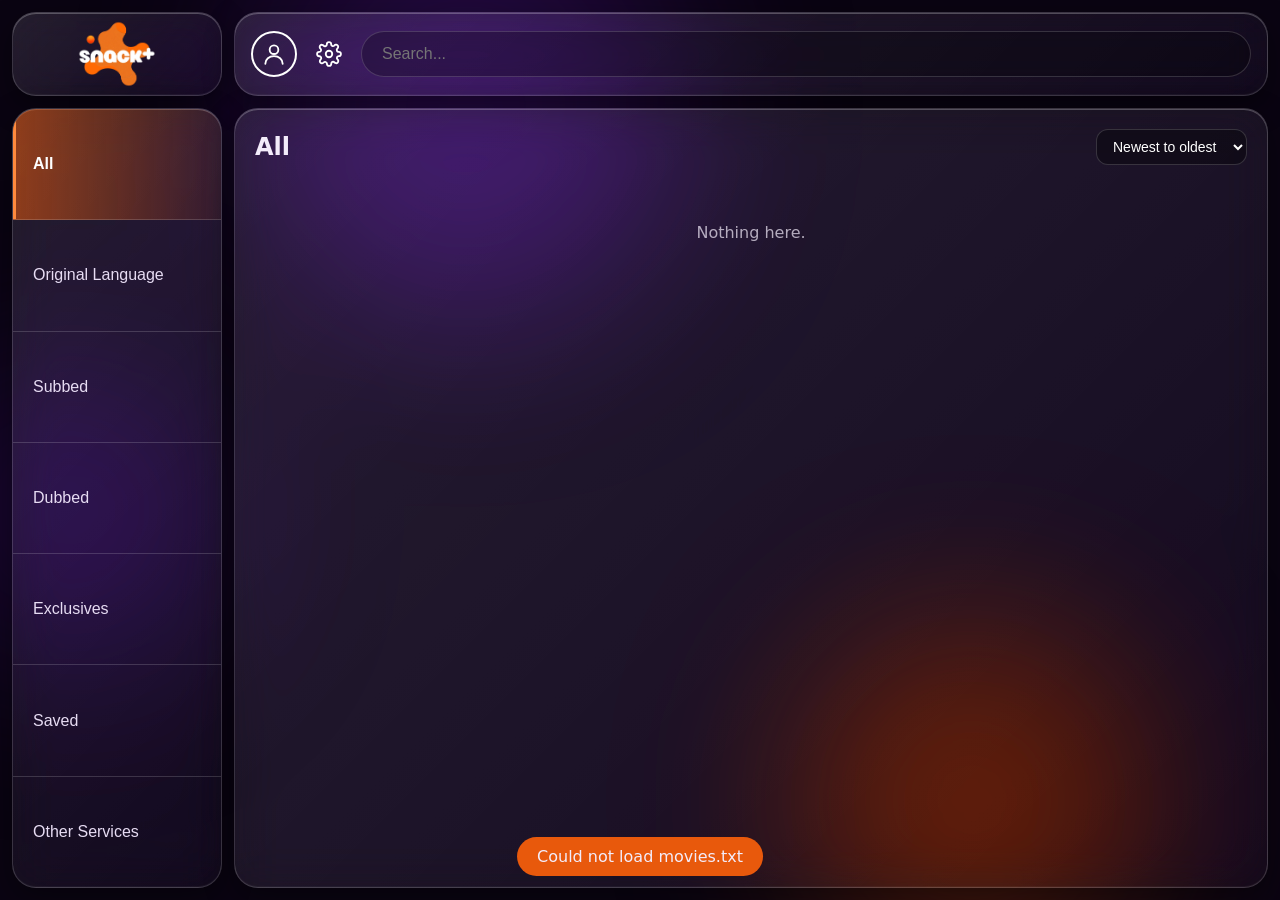
==== commit cc7646c0: "Add files via upload" ====
--- a/index.html
+++ b/index.html
@@ -5,117 +5,9 @@
 <meta name="viewport" content="width=device-width,initial-scale=1">
 <title>SNACK+</title>
 <link rel="icon" href="icon.ico">
-<style>
-:root{--bg:#0a0412;--accent:#e8590c;--accent2:#ff8a3d;--glass:rgba(255,255,255,.06);--edge:rgba(255,255,255,.16);--blur:22px}
-*{box-sizing:border-box;margin:0}
-html,body{height:100%}
-body{background:var(--bg);color:#f3ecfa;font-family:system-ui,Segoe UI,Roboto,sans-serif;overflow:hidden}
-.blob{position:fixed;border-radius:50%;filter:blur(90px);opacity:.55;z-index:0}
-.b1{width:420px;height:420px;background:#3b0f6b;top:-100px;left:20%}
-.b2{width:360px;height:360px;background:#7a2a05;bottom:-80px;right:10%}
-.b3{width:300px;height:300px;background:#2a0a52;top:40%;left:-80px}
-body.lite .blob{display:none}
-body.lite{--blur:0px}
-.glass{background:linear-gradient(135deg,rgba(255,255,255,.11),rgba(255,255,255,.03));border:1px solid var(--edge);
- backdrop-filter:blur(var(--blur)) saturate(160%);-webkit-backdrop-filter:blur(var(--blur)) saturate(160%);
- box-shadow:inset 0 1px 0 rgba(255,255,255,.25),inset 0 -1px 0 rgba(255,255,255,.04),0 10px 30px rgba(0,0,0,.4)}
-.app{position:relative;z-index:1;height:100vh;display:grid;grid-template-columns:210px 1fr;grid-template-rows:84px 1fr;gap:12px;padding:12px}
-.logo{border-radius:24px;display:flex;align-items:center;justify-content:center;padding:6px}
-.logo img{max-height:100%;max-width:100%;object-fit:contain}
-.top{border-radius:24px;display:flex;align-items:center;gap:12px;padding:0 16px}
-.round{width:46px;height:46px;flex:none;border-radius:50%;border:2px solid #fff;background:none;color:#fff;cursor:pointer;overflow:hidden;display:grid;place-items:center;padding:0}
-.round.plain{border:none;width:40px;height:40px}
-.round svg{width:26px;height:26px;fill:none;stroke:#fff;stroke-width:1.7;stroke-linecap:round;stroke-linejoin:round}
-.round.plain:hover svg{stroke:var(--accent2);transform:rotate(60deg)}
-.round svg{transition:.4s}
-#avatar{width:100%;height:100%;object-fit:cover;display:none}
-#search{flex:1;height:46px;border-radius:30px;border:1.5px solid var(--edge);background:rgba(0,0,0,.25);color:#fff;padding:0 20px;font-size:16px;outline:none}
-#search:focus{border-color:var(--accent)}
-.side{border-radius:24px;display:flex;flex-direction:column;overflow:hidden}
-.side button{flex:1;background:none;border:none;border-bottom:1px solid var(--edge);color:#e7dcf3;font-size:16px;text-align:left;padding:0 20px;cursor:pointer;transition:.2s;min-height:44px}
-.side button:last-child{border:none}
-.side button:hover{background:rgba(255,255,255,.07)}
-.side button.on{background:linear-gradient(90deg,rgba(232,89,12,.55),rgba(232,89,12,.08));color:#fff;font-weight:600;box-shadow:inset 3px 0 var(--accent2)}
-.main{border-radius:24px;padding:20px;overflow-y:auto;min-width:0}
-.bar{display:flex;justify-content:space-between;align-items:center;gap:10px;flex-wrap:wrap;margin-bottom:18px}
-h1{font-size:24px}
-.grid{display:grid;grid-template-columns:repeat(auto-fill,minmax(220px,1fr));gap:18px}
-.card{border-radius:18px;overflow:hidden;display:flex;flex-direction:column;position:relative}
-.cover{aspect-ratio:2/3;background:linear-gradient(135deg,#3b0f6b,#8a3205);display:grid;place-items:center;font-weight:700;text-align:center;padding:10px;position:relative}
-.cover img{position:absolute;inset:0;width:100%;height:100%;object-fit:cover}
-.badges{position:absolute;top:8px;left:8px;display:flex;gap:4px;flex-wrap:wrap}
-.badge{font-size:11px;padding:2px 8px;border-radius:10px;background:rgba(0,0,0,.6);border:1px solid var(--edge)}
-.badge.ex{background:var(--accent)}
-.save{position:absolute;top:8px;right:8px;width:34px;height:34px;border-radius:50%;border:1px solid var(--edge);background:rgba(0,0,0,.55);color:#fff;font-size:18px;cursor:pointer}
-.save.on{color:var(--accent2)}
-.info{padding:12px;display:flex;flex-direction:column;gap:6px;flex:1}
-.info h3{font-size:16px}
-.meta{font-size:12px;opacity:.7}
-.desc{font-size:13px;opacity:.85;line-height:1.35}
-.btns{display:flex;gap:6px;margin-top:auto;padding-top:6px}
-.btn{flex:1;padding:8px 6px;border-radius:12px;border:1px solid var(--edge);background:rgba(255,255,255,.08);color:#fff;font-size:13px;cursor:pointer;transition:.2s}
-.btn:hover{background:rgba(255,255,255,.18)}
-.btn.pri{background:var(--accent);border-color:var(--accent2)}
-.btn.pri:hover{background:var(--accent2)}
-.btn:disabled{opacity:.35;cursor:not-allowed}
-select,.field{background:rgba(0,0,0,.35);color:#fff;border:1px solid var(--edge);border-radius:12px;padding:8px 12px;font-size:14px}
-.empty{opacity:.7;padding:40px;text-align:center;grid-column:1/-1}
-.overlay{position:fixed;inset:0;z-index:10;background:rgba(5,0,10,.65);display:grid;place-items:center;padding:16px}
-.hidden{display:none}
-.dialog{border-radius:24px;padding:22px;width:min(760px,100%);max-height:90vh;overflow:auto;background:rgba(30,12,50,.7)}
-.dialog h2{margin-bottom:14px}
-.dialog video{width:100%;border-radius:14px;background:#000}
-.row{display:flex;gap:10px;align-items:center;margin:10px 0;flex-wrap:wrap}
-.ep{display:flex;justify-content:space-between;align-items:center;gap:10px;padding:10px;border-bottom:1px solid var(--edge);flex-wrap:wrap}
-.ep .btns{margin:0;padding:0}.ep .btn{padding:6px 12px;flex:none}
-.bigav{width:96px;height:96px;border-radius:50%;object-fit:cover;background:#3b0f6b;border:2px solid var(--accent)}
-.toast{position:fixed;bottom:24px;left:50%;transform:translate(-50%,80px);background:var(--accent);padding:10px 20px;border-radius:20px;transition:.3s;z-index:20}
-.toast.show{transform:translate(-50%,0)}
-@media(max-width:700px){.app{grid-template-columns:1fr;grid-template-rows:64px 56px 1fr;height:100vh}
- .logo{display:none}.side{flex-direction:row;overflow-x:auto;grid-row:2}.side button{flex:none;white-space:nowrap;border-bottom:none;border-right:1px solid var(--edge);padding:0 14px}
- .top{grid-row:1}.main{grid-row:3}}
-
-/* ── Loading Screen ── */
-#loader{position:fixed;inset:0;z-index:100;background:var(--bg);display:flex;flex-direction:column;align-items:center;justify-content:center;gap:28px;transition:opacity .6s,visibility .6s}
-#loader.fade{opacity:0;visibility:hidden}
-#loader .l-logo{width:160px;animation:pulse 2s ease-in-out infinite}
-#loader .l-msg{font-size:15px;color:rgba(243,236,250,.75);max-width:400px;text-align:center;line-height:1.6;padding:0 24px}
-#loader .l-bar{width:220px;height:3px;border-radius:4px;background:rgba(255,255,255,.1);overflow:hidden}
-#loader .l-fill{height:100%;border-radius:4px;background:linear-gradient(90deg,var(--accent),var(--accent2));width:0%;transition:width .4s ease}
-@keyframes pulse{0%,100%{opacity:1;transform:scale(1)}50%{opacity:.7;transform:scale(.97)}}
-
-/* ── AI Chatbot ── */
-.chat-wrap{display:flex;flex-direction:column;height:100%;min-height:0}
-.chat-msgs{flex:1;overflow-y:auto;display:flex;flex-direction:column;gap:12px;padding:4px 0 12px;min-height:0}
-.chat-msgs::-webkit-scrollbar{width:4px}
-.chat-msgs::-webkit-scrollbar-thumb{background:rgba(255,255,255,.15);border-radius:4px}
-.msg{max-width:80%;padding:11px 15px;border-radius:18px;font-size:14px;line-height:1.5}
-.msg.bot{align-self:flex-start;background:rgba(255,255,255,.09);border:1px solid var(--edge);border-bottom-left-radius:5px}
-.msg.user{align-self:flex-end;background:linear-gradient(135deg,rgba(232,89,12,.65),rgba(255,138,61,.4));border:1px solid rgba(255,138,61,.3);border-bottom-right-radius:5px}
-.chat-input-row{display:flex;gap:8px;margin-top:10px;flex-shrink:0}
-.chat-input{flex:1;background:rgba(0,0,0,.3);border:1.5px solid var(--edge);border-radius:14px;color:#fff;padding:10px 14px;font-size:14px;outline:none;resize:none;font-family:inherit;line-height:1.4;min-height:44px;max-height:100px}
-.chat-input:focus{border-color:var(--accent)}
-.chat-send{width:44px;height:44px;border-radius:12px;border:none;background:var(--accent);color:#fff;cursor:pointer;font-size:18px;display:grid;place-items:center;flex-shrink:0;transition:.2s}
-.chat-send:hover{background:var(--accent2)}
-.chat-recs{display:flex;flex-wrap:wrap;gap:8px;margin-top:6px}
-.chat-recs .rec-chip{background:rgba(232,89,12,.2);border:1px solid rgba(255,138,61,.3);border-radius:10px;padding:6px 12px;font-size:13px;cursor:pointer;transition:.2s}
-.chat-recs .rec-chip:hover{background:rgba(232,89,12,.4)}
-.chat-typing{opacity:.5;font-size:13px;padding:4px 0;align-self:flex-start}
-.quiz-opts{display:flex;flex-wrap:wrap;gap:8px;margin-top:8px}
-.quiz-opt{background:rgba(255,255,255,.07);border:1px solid var(--edge);border-radius:10px;padding:8px 14px;font-size:13px;cursor:pointer;transition:.2s}
-.quiz-opt:hover{background:rgba(232,89,12,.3);border-color:var(--accent2)}
-.quiz-opt.sel{background:rgba(232,89,12,.45);border-color:var(--accent2)}
-</style>
+<link rel="stylesheet" href="style.css">
 </head>
 <body>
-
-<!-- Loading Screen -->
-<div id="loader">
-  <img class="l-logo" src="logo.png" alt="SNACK+" onerror="this.style.display='none'">
-  <div class="l-msg">Hello! You might know that me and a few other people made a website called SNACK+!</div>
-  <div class="l-bar"><div class="l-fill" id="lFill"></div></div>
-</div>
-
 <div class="blob b1"></div><div class="blob b2"></div><div class="blob b3"></div>
 <div class="app">
   <div class="logo glass"><img src="logo.png" alt="SNACK+"></div>
@@ -133,542 +25,6 @@
 
 <div id="modal" class="overlay hidden"><div class="dialog glass" id="dialog"></div></div>
 <div id="toast" class="toast"></div>
-
-<script>
-// ── Tabs ──
-const TABS = ["All","Original Language","Subbed","Dubbed","Exclusives","Watch Later","Recently Watched","Other Services","AI Recommends"];
-const $ = s => document.querySelector(s);
-const store = {
-  get:(k,d)=>{try{return JSON.parse(localStorage.getItem(k))??d}catch{return d}},
-  set:(k,v)=>localStorage.setItem(k,JSON.stringify(v))
-};
-
-let items=[],tab=0,sortNewest=true;
-let saved=store.get("snack_saved",[]);
-let recentlyWatched=store.get("snack_recent",[]);
-let savedSort=store.get("snack_saved_sort","added-new");
-let groups=store.get("snack_groups",[]),groupOf=store.get("snack_group_of",{});
-let profile=store.get("snack_profile",{name:"",pic:""});
-let settings=store.get("snack_settings",{lite:false});
-// AI prefs
-let aiPrefs=store.get("snack_ai_prefs",null);
-let chatHistory=[];
-
-const esc=s=>String(s??"").replace(/[&<>"']/g,c=>({"&":"&amp;","<":"&lt;",">":"&gt;",'"':"&quot;","'":"&#39;"}[c]));
-function toast(m){const t=$("#toast");t.textContent=m;t.classList.add("show");setTimeout(()=>t.classList.remove("show"),2200)}
-
-// ── Loading Screen ──
-(function(){
-  const fill=document.getElementById("lFill");
-  let p=0;
-  const iv=setInterval(()=>{
-    p=Math.min(p+(Math.random()*18+5),95);
-    fill.style.width=p+"%";
-  },200);
-  window._loaderFinish=function(){
-    clearInterval(iv);
-    fill.style.width="100%";
-    setTimeout(()=>document.getElementById("loader").classList.add("fade"),300);
-  };
-})();
-
-async function init(){
-  document.body.classList.toggle("lite",!!settings.lite);
-  renderTabs();renderProfile();
-  try{
-    const r=await fetch("movies.txt",{cache:"no-store"});
-    items=JSON.parse(await r.text());
-  }catch(e){items=[];toast("Could not load movies.txt")}
-  render();
-  openFromHash();
-  window._loaderFinish();
-}
-
-function renderTabs(){
-  $("#tabs").innerHTML=TABS.map((t,i)=>`<button class="${i==tab?"on":""}" data-i="${i}">${t}</button>`).join("");
-  $("#tabs").onclick=e=>{
-    const b=e.target.closest("button");
-    if(b){tab=+b.dataset.i;$("#search").value="";renderTabs();render()}
-  };
-}
-function renderProfile(){
-  const a=$("#avatar");
-  if(profile.pic){a.src=profile.pic;a.style.display="block";$("#avatarIcon").style.display="none"}
-  else{a.style.display="none";$("#avatarIcon").style.display=""}
-  $("#profileBtn").title=profile.name||"Profile";
-}
-
-function sortList(l){
-  l.sort((a,b)=>new Date(b.added)-new Date(a.added));
-  if(!sortNewest)l.reverse();
-  return l;
-}
-const SAVED_SORTS={"added-new":"Date added: newest","added-old":"Date added: oldest","az":"Title A–Z","za":"Title Z–A"};
-function sortSaved(l){
-  const t=(a,b)=>a.title.localeCompare(b.title);
-  const f={
-    "added-new":(a,b)=>new Date(b.added)-new Date(a.added),
-    "added-old":(a,b)=>new Date(a.added)-new Date(b.added),
-    az:t,za:(a,b)=>t(b,a)
-  };
-  return l.sort(f[savedSort]||f["added-new"]);
-}
-
-function filtered(){
-  const q=$("#search").value.trim().toLowerCase();
-  let l=[...items];
-  if(q){return sortList(l.filter(i=>[i.title,i.genre,i.type,i.year,i.description].join(" ").toLowerCase().includes(q)))}
-  switch(tab){
-    case 1:l=l.filter(i=>!i.subbed&&!i.dubbed);break;
-    case 2:l=l.filter(i=>i.subbed);break;
-    case 3:l=l.filter(i=>i.dubbed);break;
-    case 4:l=l.filter(i=>i.exclusive);break;
-    case 5:return sortSaved(l.filter(i=>saved.includes(i.id)));
-    case 6:{
-      // Recently Watched — preserve order (most recent first)
-      const rw=recentlyWatched.slice().reverse();
-      const ordered=rw.map(id=>l.find(i=>i.id===id)).filter(Boolean);
-      return ordered;
-    }
-    case 7:return null; // Other Services WIP
-    case 8:return "AI"; // AI Recommends
-  }
-  return sortList(l);
-}
-
-function render(){
-  const q=$("#search").value.trim();
-  $("#title").textContent=q?`Search: ${q}`:TABS[tab];
-  const tools=$("#tools");tools.innerHTML="";
-  const watchLaterTab=(tab==5&&!q);
-  const recentTab=(tab==6&&!q);
-  const aiTab=(tab==8);
-
-  if(watchLaterTab){
-    tools.innerHTML=`<select id="sort">${Object.entries(SAVED_SORTS).map(([k,v])=>`<option value="${k}">${v}</option>`).join("")}</select>
-      <button class="btn" id="addGroup">+ Group</button> <button class="btn" id="exp">Export</button> <button class="btn" id="imp">Import</button>`;
-    $("#sort").value=savedSort;
-    $("#sort").onchange=e=>{savedSort=e.target.value;store.set("snack_saved_sort",savedSort);render()};
-    $("#addGroup").onclick=addGroup;
-    $("#exp").onclick=exportSaved;$("#imp").onclick=importSaved;
-  } else if(recentTab){
-    tools.innerHTML=`<button class="btn" id="clrRecent" style="color:#f99">Clear History</button>`;
-    $("#clrRecent").onclick=()=>{if(confirm("Clear recently watched history?")){recentlyWatched=[];store.set("snack_recent",recentlyWatched);render()}};
-  } else if(!aiTab&&tab!=7){
-    tools.innerHTML=`<select id="sort"><option value="n">Newest to oldest</option><option value="o">Oldest to newest</option></select>`;
-    $("#sort").value=sortNewest?"n":"o";
-    $("#sort").onchange=e=>{sortNewest=e.target.value=="n";render()};
-  }
-
-  const l=filtered();
-  const g=$("#grid");
-
-  // AI Recommends tab
-  if(l==="AI"){
-    g.innerHTML=`<div style="grid-column:1/-1">${renderChat()}</div>`;
-    bindChat();
-    return;
-  }
-  if(l===null){g.innerHTML=`<div class="empty"><h2>This Page is a W.I.P</h2></div>`;return}
-  if(!l.length){
-    if(recentTab) g.innerHTML=`<div class="empty">Nothing watched yet. Hit Watch on any title to track it here.</div>`;
-    else if(watchLaterTab) g.innerHTML=`<div class="empty">Nothing saved yet. Tap the ♥ on a title to save it.</div>`;
-    else g.innerHTML=`<div class="empty">Nothing here.</div>`;
-    return;
-  }
-  if(!watchLaterTab){g.innerHTML=l.map(card).join("");return}
-  // grouped watch later
-  const grouped=(name)=>l.filter(i=>(groupOf[i.id]||"")==name);
-  const valid=groups.filter(Boolean);
-  if(!valid.length){g.innerHTML=l.map(card).join("");return}
-  const ungrouped=l.filter(i=>!valid.includes(groupOf[i.id]));
-  const section=(name,list,del)=>`<section style="grid-column:1/-1"><div class="bar" style="margin-bottom:10px"><h2>${esc(name)} <small>(${list.length})</small></h2>${del?`<button class="btn" data-gdel="${esc(name)}">Delete group</button>`:""}</div>
-    <div class="grid">${list.length?list.map(card).join(""):`<div class="empty">No titles in this group.</div>`}</div></section>`;
-  g.innerHTML=valid.map(n=>section(n,grouped(n),true)).join("")+(ungrouped.length?section("Ungrouped",ungrouped,false):"");
-}
-
-function addGroup(){
-  const name=(prompt("Group name:")||"").trim();
-  if(!name)return;
-  if(groups.includes(name))return toast("A group with that name already exists");
-  groups=[...groups,name];store.set("snack_groups",groups);render();
-}
-
-function card(i){
-  const isSaved=saved.includes(i.id),m=i.type=="movie";
-  const b=[m?"Movie":"Show",i.subbed&&"Subbed",i.dubbed&&"Dubbed"].filter(Boolean).map(x=>`<span class="badge">${x}</span>`).join("")+(i.exclusive?`<span class="badge ex">Dubbed by SNACK</span>`:"");
-  const btns=m?`<button class="btn pri" data-a="watch" ${i.watch?"":"disabled"}>Watch</button><button class="btn" data-a="dl" ${i.download?"":"disabled"}>Download</button><button class="btn" data-a="share">Share</button>`
-   :`<button class="btn pri" data-a="eps">Episodes</button>`;
-  const grp=tab==5&&!$("#search").value.trim()&&groups.length?`<select class="grp" data-a="grp" title="Group"><option value="">Ungrouped</option>${groups.map(n=>`<option ${groupOf[i.id]==n?"selected":""}>${esc(n)}</option>`).join("")}</select>`:"";
-  return `<article class="card glass" data-id="${esc(i.id)}">
-   <div class="cover"><span>${esc(i.title)}</span><img src="${esc(i.cover)}" alt="" onerror="this.remove()">
-   <div class="badges">${b}</div><button class="save ${isSaved?"on":""}" data-a="save" title="Save">${isSaved?"♥":"♡"}</button></div>
-   <div class="info"><h3>${esc(i.title)}</h3>
-   <div class="meta">${esc(i.year)} • ${esc(i.genre)} • ★ ${esc(i.rating)} • ${esc(i.duration)}</div>
-   <div class="desc">${esc(i.description)}</div>${grp}<div class="btns">${btns}</div></div></article>`;
-}
-
-$("#grid").onclick=e=>{
-  const d=e.target.closest("[data-gdel]");
-  if(d){const n=d.dataset.gdel;if(confirm(`Delete group "${n}"? Its titles stay saved.`)){
-    groups=groups.filter(x=>x!=n);store.set("snack_groups",groups);
-    Object.keys(groupOf).forEach(k=>{if(groupOf[k]==n)delete groupOf[k]});store.set("snack_group_of",groupOf);render()}return}
-  const b=e.target.closest("[data-a]");if(!b||b.tagName=="SELECT")return;
-  const it=items.find(x=>x.id==b.closest(".card").dataset.id);if(!it)return;
-  const a=b.dataset.a;
-  if(a=="save"){saved=saved.includes(it.id)?saved.filter(x=>x!=it.id):[...saved,it.id];store.set("snack_saved",saved);render()}
-  else if(a=="watch")play(it.watch,it.title,null,it.id);
-  else if(a=="dl")download(it.download,it.title);
-  else if(a=="share")share(it.id);
-  else if(a=="eps")episodes(it);
-};
-$("#grid").onchange=e=>{
-  const s=e.target.closest(".grp");if(!s)return;
-  const it=items.find(x=>x.id==s.closest(".card").dataset.id);if(!it)return;
-  if(s.value)groupOf[it.id]=s.value;else delete groupOf[it.id];
-  store.set("snack_group_of",groupOf);render();
-};
-$("#search").oninput=render;
-
-function openModal(h){$("#dialog").innerHTML=h;$("#modal").classList.remove("hidden")}
-function closeModal(){$("#modal").classList.add("hidden");$("#dialog").innerHTML="";if(location.hash)history.replaceState(null,"",location.pathname+location.search)}
-$("#modal").onclick=e=>{if(e.target.id=="modal"||e.target.closest("[data-close]"))closeModal()};
-document.onkeydown=e=>{if(e.key=="Escape")closeModal()};
-
-function markWatched(id){
-  if(!id)return;
-  recentlyWatched=recentlyWatched.filter(x=>x!==id);
-  recentlyWatched.push(id);
-  if(recentlyWatched.length>50)recentlyWatched=recentlyWatched.slice(-50);
-  store.set("snack_recent",recentlyWatched);
-}
-
-function play(url,title,back,itemId){
-  if(!url)return toast("Not available to watch");
-  if(itemId)markWatched(itemId);
-  const backBtn=back?`<button class="btn" data-back>Back to episodes</button>`:"";
-  openModal(`<h2>${esc(title)}</h2><video src="${esc(url)}" controls autoplay playsinline></video><div class="row">${backBtn}<button class="btn" data-close>Close</button></div>`);
-  if(back)$("#dialog").onclick=ev=>{if(ev.target.closest("[data-back]"))back()};
-}
-const epLabel=(it,e)=>`${it.title} - Season ${e.season||1} ${e.title}`;
-function download(url,title){
-  if(!url)return toast("Download not available");
-  const a=document.createElement("a");a.href=url;a.download=title;a.target="_blank";a.rel="noopener";document.body.appendChild(a);a.click();a.remove();
-}
-async function share(id,ep){
-  const url=location.origin+location.pathname+"#"+id+(ep!=null?"/"+ep:"");
-  try{await navigator.clipboard.writeText(url);toast("Link copied")}catch{prompt("Copy this link:",url)}
-}
-function episodes(it,season){
-  const eps=it.episodes||[];
-  const seasons=[...new Set(eps.map(e=>e.season||1))].sort((a,b)=>a-b);
-  if(season==null){
-    const rows=seasons.map(s=>{const n=eps.filter(e=>(e.season||1)==s).length;
-      return `<button class="btn season" data-s="${s}">Season ${s} - <span>${n} episode${n==1?"":"s"}</span></button>`}).join("");
-    openModal(`<h2>${esc(it.title)} - Seasons</h2>${rows||"<p>No episodes yet.</p>"}<div class="row"><button class="btn" data-close>Close</button></div>`);
-  }else{
-    const rows=eps.map((e,n)=>[e,n]).filter(([e])=>(e.season||1)==season).map(([e,n])=>`<div class="ep"><span>${esc(e.title)}</span><div class="btns">
-   <button class="btn pri" data-e="w${n}" ${e.watch?"":"disabled"}>Watch</button>
-   <button class="btn" data-e="d${n}" ${e.download?"":"disabled"}>Download</button>
-   <button class="btn" data-e="s${n}">Share</button></div></div>`).join("");
-    openModal(`<h2>${esc(it.title)} - Season ${season}</h2>${rows||"<p>No episodes in this season.</p>"}<div class="row"><button class="btn" data-back>Back to seasons</button><button class="btn" data-close>Close</button></div>`);
-  }
-  $("#dialog").onclick=ev=>{
-    if(ev.target.closest("[data-back]"))return episodes(it);
-    const sb=ev.target.closest("[data-s]");if(sb)return episodes(it,+sb.dataset.s);
-    const b=ev.target.closest("[data-e]");if(!b)return;
-    const n=+b.dataset.e.slice(1),e=it.episodes[n],k=b.dataset.e[0];
-    if(k=="w")play(e.watch,epLabel(it,e),()=>episodes(it,e.season||1),it.id);
-    else if(k=="d")download(e.download,epLabel(it,e));
-    else share(it.id,n)};
-}
-function openFromHash(){
-  const [id,ep]=decodeURIComponent(location.hash.slice(1)).split("/");
-  const it=items.find(x=>x.id==id);if(!it)return;
-  if(it.type=="movie")play(it.watch,it.title,null,it.id);
-  else if(ep!=null&&it.episodes?.[ep]?.watch){const e=it.episodes[ep];play(e.watch,epLabel(it,e),()=>episodes(it,e.season||1),it.id)}
-  else episodes(it);
-}
-addEventListener("hashchange",()=>items.length&&openFromHash());
-
-function exportSaved(){
-  const blob=new Blob([JSON.stringify({snack_saved:saved})],{type:"application/json"});
-  const a=document.createElement("a");a.href=URL.createObjectURL(blob);a.download="snack-saved.json";a.click();
-}
-function importSaved(){
-  const f=document.createElement("input");f.type="file";f.accept=".json,.txt,application/json";
-  f.onchange=async()=>{try{
-    const d=JSON.parse(await f.files[0].text());
-    const l=Array.isArray(d)?d:d.snack_saved;
-    if(!Array.isArray(l))throw 0;
-    saved=[...new Set([...saved,...l.map(String)])];store.set("snack_saved",saved);render();toast("Imported")
-  }catch{toast("Invalid file")}};
-  f.click();
-}
-
-$("#profileBtn").onclick=()=>{
-  let pic=profile.pic;
-  openModal(`<h2>Profile</h2><div class="row"><img class="bigav" id="pp" src="${esc(pic)}" alt="">
-   <input type="file" id="pf" accept="image/*"></div>
-   <div class="row"><input class="field" id="pn" placeholder="Your name" maxlength="30" value="${esc(profile.name)}"></div>
-   <div class="row"><button class="btn pri" id="ps">Save</button><button class="btn" data-close>Cancel</button></div>`);
-  $("#pf").onchange=e=>{const file=e.target.files[0];if(!file)return;
-    const img=new Image();img.onload=()=>{const c=document.createElement("canvas");c.width=c.height=256;
-      const s=Math.min(img.width,img.height),x=c.getContext("2d");
-      x.drawImage(img,(img.width-s)/2,(img.height-s)/2,s,s,0,0,256,256);
-      pic=c.toDataURL("image/jpeg",.85);$("#pp").src=pic};
-    img.src=URL.createObjectURL(file)};
-  $("#ps").onclick=()=>{profile={name:$("#pn").value.trim(),pic};store.set("snack_profile",profile);renderProfile();closeModal();toast(profile.name?"Welcome, "+profile.name:"Saved")};
-};
-$("#settingsBtn").onclick=()=>{
-  openModal(`<h2>Settings</h2>
-   <label class="row"><input type="checkbox" id="sl" ${settings.lite?"checked":""}> Performance mode (disable blur &amp; glow effects)</label>
-   <div class="row"><button class="btn" id="sc">Clear all local data</button></div>
-   <div class="row"><button class="btn pri" data-close>Done</button></div>`);
-  $("#sl").onchange=e=>{settings.lite=e.target.checked;store.set("snack_settings",settings);document.body.classList.toggle("lite",settings.lite)};
-  $("#sc").onclick=()=>{if(confirm("Clear profile, saved list and settings?")){localStorage.clear();location.reload()}};
-};
-
-// ═══════════════════════════════════════════
-//  AI RECOMMENDS CHATBOT
-// ═══════════════════════════════════════════
-const QUIZ = [
-  {
-    q: "What type of content do you usually enjoy?",
-    opts: ["Movies","Shows","Both"]
-  },
-  {
-    q: "Pick your favourite genres (choose one to start):",
-    opts: ["Action / Thriller","Drama / Romance","Comedy","Sci-Fi / Fantasy","Horror","Documentary","Animation"]
-  },
-  {
-    q: "How do you prefer to watch?",
-    opts: ["Subbed (original language + subs)","Dubbed (Persian)","No preference"]
-  },
-  {
-    q: "What mood are you in?",
-    opts: ["Something light & fun","Something intense & gripping","Something emotional","Something mind-bending","Surprise me!"]
-  }
-];
-
-let quizStep=0;
-let quizAnswers=[];
-let chatReady=false;
-
-function renderChat(){
-  return `<div class="chat-wrap" id="chatWrap" style="height:calc(100vh - 220px)">
-    <div class="chat-msgs" id="chatMsgs"></div>
-    <div class="chat-input-row">
-      <textarea class="chat-input" id="chatInput" placeholder="Ask me anything about what to watch..." rows="1"></textarea>
-      <button class="chat-send" id="chatSend" title="Send">&#x27A4;</button>
-    </div>
-  </div>`;
-}
-
-function bindChat(){
-  if(!document.getElementById("chatMsgs"))return;
-  chatHistory=[];
-  if(aiPrefs){
-    chatReady=true;
-    botMsg("Hey! I know your taste already. Ask me what to watch — or type something like \"show me action movies\" or \"something light tonight\".");
-  } else {
-    chatReady=false;
-    quizStep=0;quizAnswers=[];
-    botMsg("Hi! I'm your SNACK+ AI assistant. I'll recommend titles from our catalog based on your taste. Let's start with a quick questionnaire!");
-    setTimeout(()=>askQuiz(0),400);
-  }
-  document.getElementById("chatSend").onclick=sendChat;
-  document.getElementById("chatInput").onkeydown=e=>{if(e.key==="Enter"&&!e.shiftKey){e.preventDefault();sendChat()}};
-}
-
-function botMsg(text,chips){
-  const msgs=document.getElementById("chatMsgs");if(!msgs)return;
-  const div=document.createElement("div");
-  div.className="msg bot";
-  div.textContent=text;
-  msgs.appendChild(div);
-  if(chips&&chips.length){
-    const row=document.createElement("div");
-    row.className="chat-recs";
-    chips.forEach(c=>{
-      const ch=document.createElement("button");
-      ch.className="rec-chip";
-      ch.textContent=c.title+(c.year?" ("+c.year+")":"");
-      ch.onclick=()=>{
-        // Switch to All tab and highlight item
-        tab=0;renderTabs();render();
-        setTimeout(()=>{
-          const el=document.querySelector(`.card[data-id="${CSS.escape(c.id)}"]`);
-          if(el){el.scrollIntoView({behavior:"smooth",block:"center"});el.style.outline="2px solid var(--accent2)";setTimeout(()=>el.style.outline="",2000);}
-        },100);
-      };
-      row.appendChild(ch);
-    });
-    msgs.appendChild(row);
-  }
-  msgs.scrollTop=msgs.scrollHeight;
-}
-
-function userMsg(text){
-  const msgs=document.getElementById("chatMsgs");if(!msgs)return;
-  const div=document.createElement("div");
-  div.className="msg user";
-  div.textContent=text;
-  msgs.appendChild(div);
-  msgs.scrollTop=msgs.scrollHeight;
-}
-
-function askQuiz(step){
-  if(step>=QUIZ.length){
-    // Done with quiz
-    aiPrefs={type:quizAnswers[0],genre:quizAnswers[1],lang:quizAnswers[2],mood:quizAnswers[3]};
-    store.set("snack_ai_prefs",aiPrefs);
-    chatReady=true;
-    botMsg("Perfect! I've got a feel for your taste. Here are some picks to start with:");
-    setTimeout(()=>{
-      const recs=getRecommendations(aiPrefs,recentlyWatched,6);
-      if(recs.length){
-        botMsg("Tap any title to find it in the catalog:",recs);
-      } else {
-        botMsg("The catalog is currently empty — once titles are added I'll be able to suggest them. Ask me anything in the meantime!");
-      }
-    },500);
-    return;
-  }
-  const q=QUIZ[step];
-  const msgs=document.getElementById("chatMsgs");if(!msgs)return;
-  const wrap=document.createElement("div");
-  const msgDiv=document.createElement("div");
-  msgDiv.className="msg bot";msgDiv.textContent=q.q;
-  wrap.appendChild(msgDiv);
-  const opts=document.createElement("div");
-  opts.className="quiz-opts";
-  q.opts.forEach(o=>{
-    const b=document.createElement("button");
-    b.className="quiz-opt";b.textContent=o;
-    b.onclick=()=>{
-      // Disable all opts in this step
-      opts.querySelectorAll(".quiz-opt").forEach(x=>x.disabled=true);
-      b.classList.add("sel");
-      quizAnswers[step]=o;
-      userMsg(o);
-      quizStep=step+1;
-      setTimeout(()=>askQuiz(step+1),350);
-    };
-    opts.appendChild(b);
-  });
-  wrap.appendChild(opts);
-  msgs.appendChild(wrap);
-  msgs.scrollTop=msgs.scrollHeight;
-}
-
-function getRecommendations(prefs,watchedIds,limit){
-  if(!items.length)return[];
-  let pool=[...items];
-  // Filter out already watched
-  pool=pool.filter(i=>!watchedIds.includes(i.id));
-  if(!pool.length)pool=[...items]; // if all watched, ignore filter
-  // Score each item
-  const scored=pool.map(it=>{
-    let score=0;
-    const p=prefs||{};
-    // type
-    if(p.type==="Movies"&&it.type==="movie")score+=3;
-    if(p.type==="Shows"&&it.type==="show")score+=3;
-    if(p.type==="Both")score+=1;
-    // genre
-    if(p.genre){
-      const g=(p.genre||"").toLowerCase();
-      const itg=(it.genre||"").toLowerCase();
-      const genreMap={"action / thriller":["action","thriller"],"drama / romance":["drama","romance"],"comedy":["comedy"],"sci-fi / fantasy":["sci-fi","fantasy","science fiction"],"horror":["horror"],"documentary":["documentary"],"animation":["animation","anime"]};
-      const keys=genreMap[g]||[g.split("/")[0].trim()];
-      if(keys.some(k=>itg.includes(k)))score+=4;
-    }
-    // lang
-    if(p.lang==="Subbed (original language + subs)"&&it.subbed)score+=2;
-    if(p.lang==="Dubbed (Persian)"&&it.dubbed)score+=2;
-    // mood
-    if(p.mood){
-      const m=(p.mood||"").toLowerCase();
-      const desc=((it.description||"")+" "+(it.genre||"")).toLowerCase();
-      if(m.includes("light")&&(desc.includes("comedy")||desc.includes("fun")||desc.includes("romantic")))score+=3;
-      if(m.includes("intense")&&(desc.includes("thriller")||desc.includes("action")||desc.includes("suspense")))score+=3;
-      if(m.includes("emotional")&&(desc.includes("drama")||desc.includes("emotional")||desc.includes("touching")))score+=3;
-      if(m.includes("mind")&&(desc.includes("sci-fi")||desc.includes("mystery")||desc.includes("twist")))score+=3;
-      if(m.includes("surprise"))score+=Math.random()*5; // random boost
-    }
-    // rating boost
-    score+=(parseFloat(it.rating)||0)*0.3;
-    return {it,score};
-  });
-  scored.sort((a,b)=>b.score-a.score);
-  return scored.slice(0,limit).map(x=>x.it);
-}
-
-function sendChat(){
-  const input=document.getElementById("chatInput");
-  if(!input)return;
-  const text=input.value.trim();
-  if(!text)return;
-  input.value="";
-  userMsg(text);
-  if(!chatReady){
-    botMsg("Please finish the quick questionnaire first so I can personalise your picks!");
-    return;
-  }
-  setTimeout(()=>processQuery(text),300);
-}
-
-function processQuery(query){
-  const q=query.toLowerCase();
-  // Build a custom prefs object from the query + stored prefs
-  const base=aiPrefs||{};
-  let overridePrefs={...base};
-  let genreHit=null;
-  const genreKW={"action":["action","thriller","fight"],"drama":["drama","emotional","touching","sad"],"comedy":["comedy","funny","laugh","light","fun"],"sci-fi":["sci-fi","scifi","science fiction","space","futur","mind-bending","twist"],"horror":["horror","scary","frightening"],"documentary":["documentary","real","true story"],"animation":["animation","anime","cartoon"],"romance":["romance","romantic","love"]};
-  for(const[g,kws]of Object.entries(genreKW)){if(kws.some(k=>q.includes(k))){genreHit=g;break}}
-  if(genreHit){overridePrefs.genre=genreHit;}
-
-  // Type override
-  if(q.includes("movie"))overridePrefs.type="Movies";
-  else if(q.includes("show")||q.includes("series"))overridePrefs.type="Shows";
-
-  // Mood
-  if(q.includes("light")||q.includes("fun"))overridePrefs.mood="Something light & fun";
-  if(q.includes("intense")||q.includes("gripping"))overridePrefs.mood="Something intense & gripping";
-  if(q.includes("emotional"))overridePrefs.mood="Something emotional";
-  if(q.includes("mind")||q.includes("twist"))overridePrefs.mood="Something mind-bending";
-  if(q.includes("surprise"))overridePrefs.mood="Surprise me!";
-
-  // Subbed/dubbed
-  if(q.includes("subbed")||q.includes("sub"))overridePrefs.lang="Subbed (original language + subs)";
-  if(q.includes("dubbed")||q.includes("dub"))overridePrefs.lang="Dubbed (Persian)";
-
-  const recs=getRecommendations(overridePrefs,recentlyWatched,5);
-
-  // Response
-  let reply="";
-  if(!items.length){
-    reply="The catalog is empty right now. Add titles through the editor and I'll be able to suggest them!";
-    botMsg(reply);return;
-  }
-  if(!recs.length){
-    reply="Hmm, nothing in the catalog quite matches that. Try a different genre or ask for something else!";
-    botMsg(reply);return;
-  }
-
-  const intros=["Here's what I'd recommend:","How about these:","You might enjoy:","These should hit the spot:","Based on your taste:"];
-  reply=intros[Math.floor(Math.random()*intros.length)];
-  botMsg(reply,recs);
-
-  // Follow-up prompt
-  setTimeout(()=>{
-    const followups=["Want something different? Just ask!","Tell me a mood or genre to refine the picks.","I can also filter by subbed or dubbed — just say the word."];
-    botMsg(followups[Math.floor(Math.random()*followups.length)]);
-  },600);
-}
-
-init();
-</script>
+<script src="app.js"></script>
 </body>
-</html>+</html>
--- a/style.css
+++ b/style.css
@@ -0,0 +1,68 @@
+:root{--bg:#0a0412;--accent:#e8590c;--accent2:#ff8a3d;--glass:rgba(255,255,255,.06);--edge:rgba(255,255,255,.16);--blur:22px}
+*{box-sizing:border-box;margin:0}
+html,body{height:100%}
+body{background:var(--bg);color:#f3ecfa;font-family:system-ui,Segoe UI,Roboto,sans-serif;overflow:hidden}
+.blob{position:fixed;border-radius:50%;filter:blur(90px);opacity:.55;z-index:0}
+.b1{width:420px;height:420px;background:#3b0f6b;top:-100px;left:20%}
+.b2{width:360px;height:360px;background:#7a2a05;bottom:-80px;right:10%}
+.b3{width:300px;height:300px;background:#2a0a52;top:40%;left:-80px}
+body.lite .blob{display:none}
+body.lite{--blur:0px}
+.glass{background:linear-gradient(135deg,rgba(255,255,255,.11),rgba(255,255,255,.03));border:1px solid var(--edge);
+ backdrop-filter:blur(var(--blur)) saturate(160%);-webkit-backdrop-filter:blur(var(--blur)) saturate(160%);
+ box-shadow:inset 0 1px 0 rgba(255,255,255,.25),inset 0 -1px 0 rgba(255,255,255,.04),0 10px 30px rgba(0,0,0,.4)}
+.app{position:relative;z-index:1;height:100vh;display:grid;grid-template-columns:210px 1fr;grid-template-rows:84px 1fr;gap:12px;padding:12px}
+.logo{border-radius:24px;display:flex;align-items:center;justify-content:center;padding:6px}
+.logo img{max-height:100%;max-width:100%;object-fit:contain}
+.top{border-radius:24px;display:flex;align-items:center;gap:12px;padding:0 16px}
+.round{width:46px;height:46px;flex:none;border-radius:50%;border:2px solid #fff;background:none;color:#fff;cursor:pointer;overflow:hidden;display:grid;place-items:center;padding:0}
+.round.plain{border:none;width:40px;height:40px}
+.round svg{width:26px;height:26px;fill:none;stroke:#fff;stroke-width:1.7;stroke-linecap:round;stroke-linejoin:round}
+.round.plain:hover svg{stroke:var(--accent2);transform:rotate(60deg)}
+.round svg{transition:.4s}
+#avatar{width:100%;height:100%;object-fit:cover;display:none}
+#search{flex:1;height:46px;border-radius:30px;border:1.5px solid var(--edge);background:rgba(0,0,0,.25);color:#fff;padding:0 20px;font-size:16px;outline:none}
+#search:focus{border-color:var(--accent)}
+.side{border-radius:24px;display:flex;flex-direction:column;overflow:hidden}
+.side button{flex:1;background:none;border:none;border-bottom:1px solid var(--edge);color:#e7dcf3;font-size:16px;text-align:left;padding:0 20px;cursor:pointer;transition:.2s;min-height:44px}
+.side button:last-child{border:none}
+.side button:hover{background:rgba(255,255,255,.07)}
+.side button.on{background:linear-gradient(90deg,rgba(232,89,12,.55),rgba(232,89,12,.08));color:#fff;font-weight:600;box-shadow:inset 3px 0 var(--accent2)}
+.main{border-radius:24px;padding:20px;overflow-y:auto;min-width:0}
+.bar{display:flex;justify-content:space-between;align-items:center;gap:10px;flex-wrap:wrap;margin-bottom:18px}
+h1{font-size:24px}
+.grid{display:grid;grid-template-columns:repeat(auto-fill,minmax(220px,1fr));gap:18px}
+.card{border-radius:18px;overflow:hidden;display:flex;flex-direction:column;position:relative}
+.cover{aspect-ratio:2/3;background:linear-gradient(135deg,#3b0f6b,#8a3205);display:grid;place-items:center;font-weight:700;text-align:center;padding:10px;position:relative}
+.cover img{position:absolute;inset:0;width:100%;height:100%;object-fit:cover}
+.badges{position:absolute;top:8px;left:8px;display:flex;gap:4px;flex-wrap:wrap}
+.badge{font-size:11px;padding:2px 8px;border-radius:10px;background:rgba(0,0,0,.6);border:1px solid var(--edge)}
+.badge.ex{background:var(--accent)}
+.save{position:absolute;top:8px;right:8px;width:34px;height:34px;border-radius:50%;border:1px solid var(--edge);background:rgba(0,0,0,.55);color:#fff;font-size:18px;cursor:pointer}
+.save.on{color:var(--accent2)}
+.info{padding:12px;display:flex;flex-direction:column;gap:6px;flex:1}
+.info h3{font-size:16px}
+.meta{font-size:12px;opacity:.7}
+.desc{font-size:13px;opacity:.85;line-height:1.35}
+.btns{display:flex;gap:6px;margin-top:auto;padding-top:6px}
+.btn{flex:1;padding:8px 6px;border-radius:12px;border:1px solid var(--edge);background:rgba(255,255,255,.08);color:#fff;font-size:13px;cursor:pointer;transition:.2s}
+.btn:hover{background:rgba(255,255,255,.18)}
+.btn.pri{background:var(--accent);border-color:var(--accent2)}
+.btn.pri:hover{background:var(--accent2)}
+.btn:disabled{opacity:.35;cursor:not-allowed}
+select,.field{background:rgba(0,0,0,.35);color:#fff;border:1px solid var(--edge);border-radius:12px;padding:8px 12px;font-size:14px}
+.empty{opacity:.7;padding:40px;text-align:center;grid-column:1/-1}
+.overlay{position:fixed;inset:0;z-index:10;background:rgba(5,0,10,.65);display:grid;place-items:center;padding:16px}
+.hidden{display:none}
+.dialog{border-radius:24px;padding:22px;width:min(760px,100%);max-height:90vh;overflow:auto;background:rgba(30,12,50,.7)}
+.dialog h2{margin-bottom:14px}
+.dialog video{width:100%;border-radius:14px;background:#000}
+.row{display:flex;gap:10px;align-items:center;margin:10px 0;flex-wrap:wrap}
+.ep{display:flex;justify-content:space-between;align-items:center;gap:10px;padding:10px;border-bottom:1px solid var(--edge);flex-wrap:wrap}
+.ep .btns{margin:0;padding:0}.ep .btn{padding:6px 12px;flex:none}
+.bigav{width:96px;height:96px;border-radius:50%;object-fit:cover;background:#3b0f6b;border:2px solid var(--accent)}
+.toast{position:fixed;bottom:24px;left:50%;transform:translate(-50%,80px);background:var(--accent);padding:10px 20px;border-radius:20px;transition:.3s;z-index:20}
+.toast.show{transform:translate(-50%,0)}
+@media(max-width:700px){.app{grid-template-columns:1fr;grid-template-rows:64px 56px 1fr;height:100vh}
+ .logo{display:none}.side{flex-direction:row;overflow-x:auto;grid-row:2}.side button{flex:none;white-space:nowrap;border-bottom:none;border-right:1px solid var(--edge);padding:0 14px}
+ .top{grid-row:1}.main{grid-row:3}}
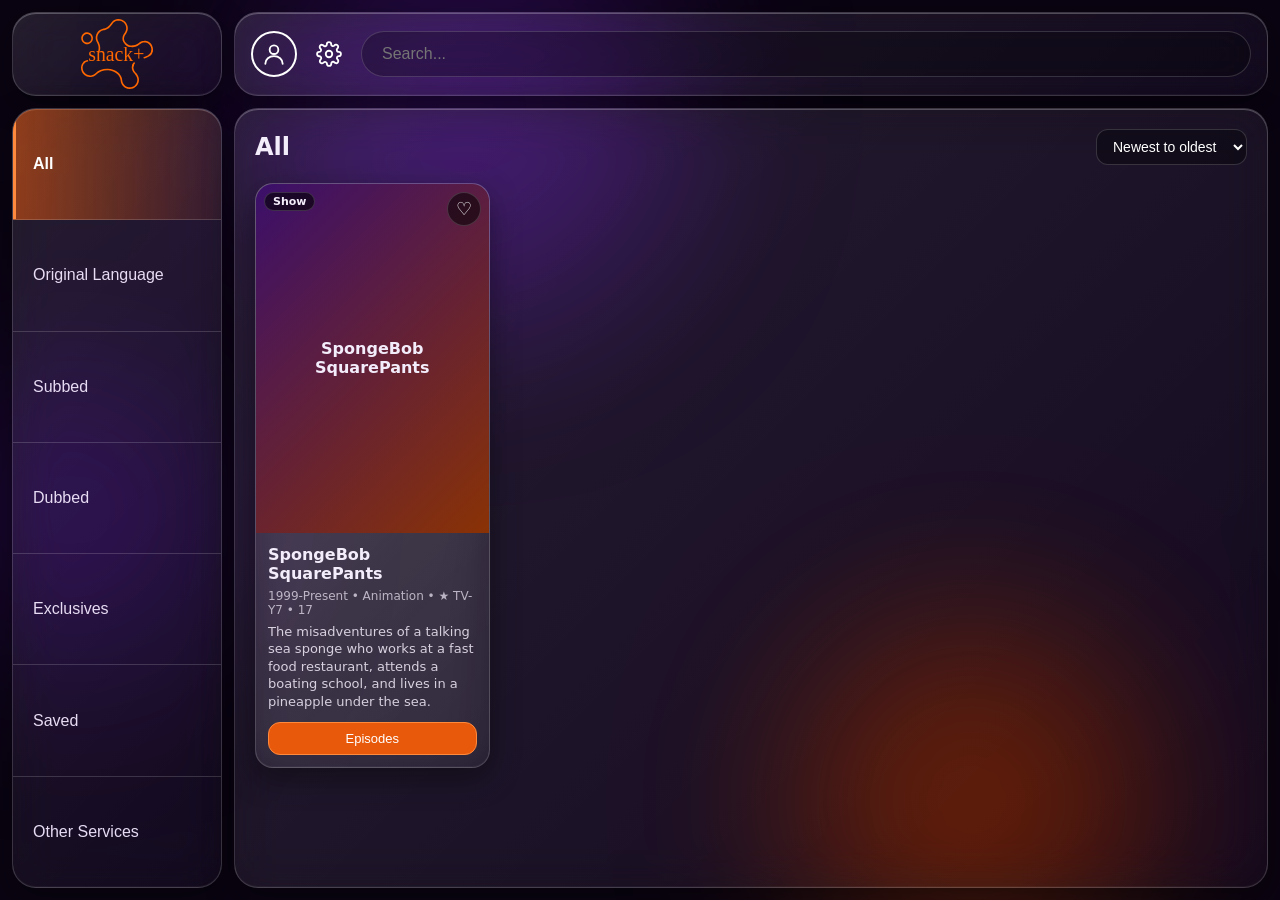
==== commit 948ada05: "Update index.html" ====
--- a/index.html
+++ b/index.html
@@ -10,7 +10,7 @@
 <body>
 <div class="blob b1"></div><div class="blob b2"></div><div class="blob b3"></div>
 <div class="app">
-  <div class="logo glass"><img src="logo.png" alt="SNACK+"></div>
+  <div class="logo glass"><img src="logo.svg" alt="SNACK+"></div>
   <header class="top glass">
     <button id="profileBtn" class="round" title="Profile"><img id="avatar" alt=""><svg id="avatarIcon" viewBox="0 0 24 24"><circle cx="12" cy="8" r="4"/><path d="M4 21c0-4.4 3.6-7 8-7s8 2.6 8 7"/></svg></button>
     <button id="settingsBtn" class="round plain" title="Settings"><svg viewBox="0 0 24 24"><circle cx="12" cy="12" r="3"/><path d="M19.4 15a1.7 1.7 0 0 0 .3 1.8l.1.1a2 2 0 1 1-2.8 2.8l-.1-.1a1.7 1.7 0 0 0-1.8-.3 1.7 1.7 0 0 0-1 1.5V21a2 2 0 1 1-4 0v-.1a1.7 1.7 0 0 0-1.1-1.5 1.7 1.7 0 0 0-1.8.3l-.1.1a2 2 0 1 1-2.8-2.8l.1-.1a1.7 1.7 0 0 0 .3-1.8 1.7 1.7 0 0 0-1.5-1H3a2 2 0 1 1 0-4h.1a1.7 1.7 0 0 0 1.5-1.1 1.7 1.7 0 0 0-.3-1.8l-.1-.1a2 2 0 1 1 2.8-2.8l.1.1a1.7 1.7 0 0 0 1.8.3H9a1.7 1.7 0 0 0 1-1.5V3a2 2 0 1 1 4 0v.1a1.7 1.7 0 0 0 1 1.5 1.7 1.7 0 0 0 1.8-.3l.1-.1a2 2 0 1 1 2.8 2.8l-.1.1a1.7 1.7 0 0 0-.3 1.8V9a1.7 1.7 0 0 0 1.5 1H21a2 2 0 1 1 0 4h-.1a1.7 1.7 0 0 0-1.5 1z"/></svg></button>
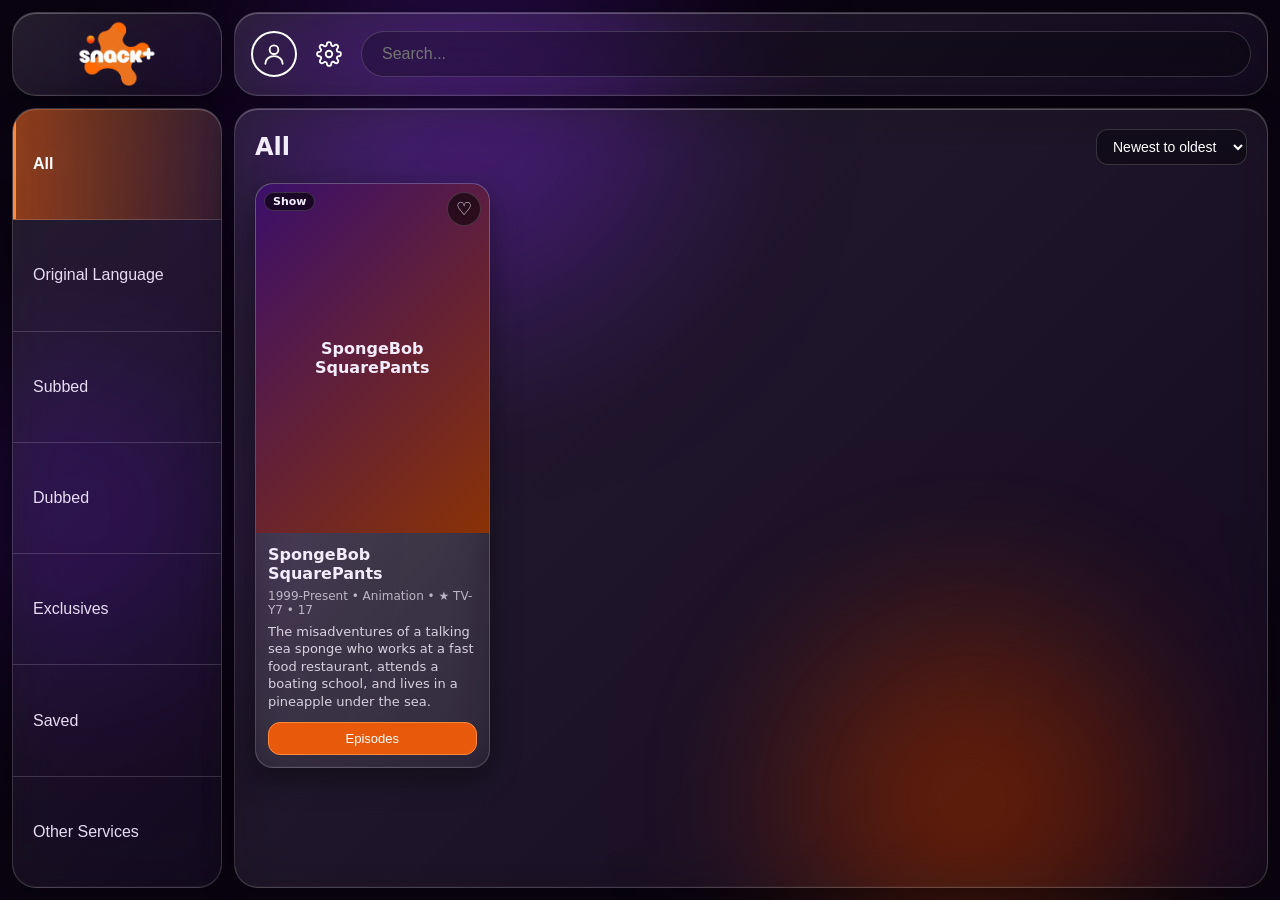
==== commit c514d614: "Add files via upload" ====
--- a/index.html
+++ b/index.html
@@ -10,7 +10,7 @@
 <body>
 <div class="blob b1"></div><div class="blob b2"></div><div class="blob b3"></div>
 <div class="app">
-  <div class="logo glass"><img src="logo.svg" alt="SNACK+"></div>
+  <div class="logo glass"><img src="logo.png" alt="SNACK+"></div>
   <header class="top glass">
     <button id="profileBtn" class="round" title="Profile"><img id="avatar" alt=""><svg id="avatarIcon" viewBox="0 0 24 24"><circle cx="12" cy="8" r="4"/><path d="M4 21c0-4.4 3.6-7 8-7s8 2.6 8 7"/></svg></button>
     <button id="settingsBtn" class="round plain" title="Settings"><svg viewBox="0 0 24 24"><circle cx="12" cy="12" r="3"/><path d="M19.4 15a1.7 1.7 0 0 0 .3 1.8l.1.1a2 2 0 1 1-2.8 2.8l-.1-.1a1.7 1.7 0 0 0-1.8-.3 1.7 1.7 0 0 0-1 1.5V21a2 2 0 1 1-4 0v-.1a1.7 1.7 0 0 0-1.1-1.5 1.7 1.7 0 0 0-1.8.3l-.1.1a2 2 0 1 1-2.8-2.8l.1-.1a1.7 1.7 0 0 0 .3-1.8 1.7 1.7 0 0 0-1.5-1H3a2 2 0 1 1 0-4h.1a1.7 1.7 0 0 0 1.5-1.1 1.7 1.7 0 0 0-.3-1.8l-.1-.1a2 2 0 1 1 2.8-2.8l.1.1a1.7 1.7 0 0 0 1.8.3H9a1.7 1.7 0 0 0 1-1.5V3a2 2 0 1 1 4 0v.1a1.7 1.7 0 0 0 1 1.5 1.7 1.7 0 0 0 1.8-.3l.1-.1a2 2 0 1 1 2.8 2.8l-.1.1a1.7 1.7 0 0 0-.3 1.8V9a1.7 1.7 0 0 0 1.5 1H21a2 2 0 1 1 0 4h-.1a1.7 1.7 0 0 0-1.5 1z"/></svg></button>
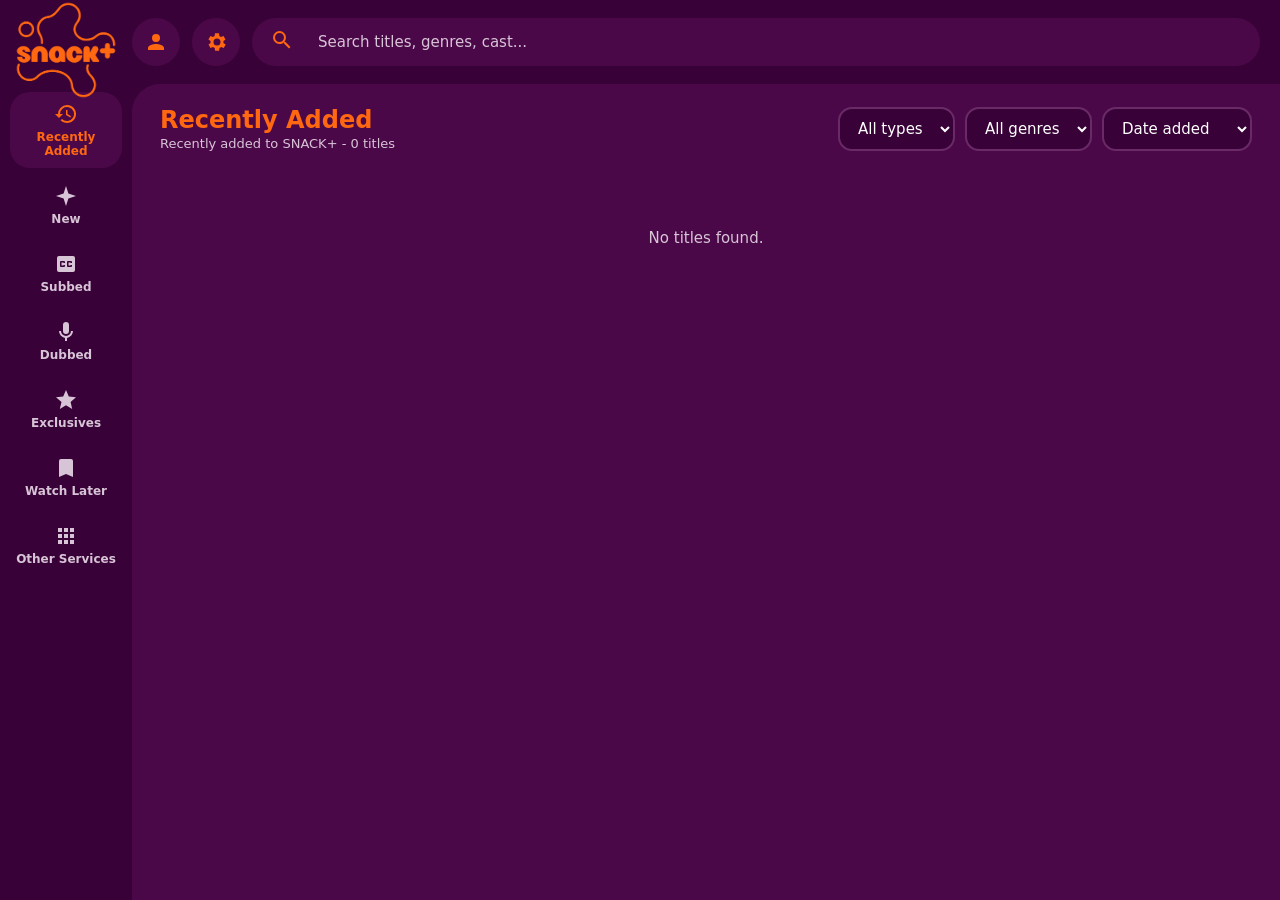
==== commit 86e962a8: "Add files via upload" ====
--- a/index.html
+++ b/index.html
@@ -1,30 +1,180 @@
 <!DOCTYPE html>
-<html lang="en">
-<head>
-<meta charset="UTF-8">
-<meta name="viewport" content="width=device-width,initial-scale=1">
-<title>SNACK+</title>
-<link rel="icon" href="icon.ico">
-<link rel="stylesheet" href="style.css">
-</head>
-<body>
-<div class="blob b1"></div><div class="blob b2"></div><div class="blob b3"></div>
+<html lang="en"><head><meta charset="utf-8"><meta name="viewport" content="width=device-width,initial-scale=1">
+<title>SNACK+</title><link rel="icon" href="icon.ico"><link rel="stylesheet" href="style.css">
+<style>
+.app{display:grid;grid-template-columns:132px 1fr;grid-template-rows:84px 1fr;height:100vh}
+.lg{grid-area:1/1;display:grid;place-items:center}
+.top{grid-area:1/2;display:flex;align-items:center;gap:12px;padding:0 20px 0 0}
+.side{grid-area:2/1;display:flex;flex-direction:column;gap:6px;padding:8px 10px;overflow:auto}
+.tab{display:flex;flex-direction:column;align-items:center;gap:4px;background:none;border:0;border-radius:var(--r);padding:10px 4px;color:var(--sub);font-size:12px;font-weight:600;text-align:center}
+.tab:hover{background:var(--main)}
+.tab.on{background:var(--main);color:var(--act)}
+.tab.on svg{color:var(--act)}
+.search{flex:1;display:flex;align-items:center;gap:10px;background:var(--main);border-radius:999px;padding:0 18px;height:48px;color:var(--act)}
+.search input{flex:1;background:none;border:0;outline:0;height:100%;font-size:15px;color:var(--txt)}
+.search input::placeholder{color:var(--sub)}
+.search input:focus{border:0}
+.content{grid-area:2/2;background:var(--main);border-radius:28px 0 0 0;padding:22px 28px;overflow:auto}
+.bar{display:flex;flex-wrap:wrap;align-items:center;gap:10px;margin-bottom:18px}
+.bar h1{margin:0 auto 0 0;font-size:24px;color:var(--act)}
+.bar small{display:block;color:var(--sub);font-size:13px;font-weight:400;margin-top:2px}
+.grid{display:grid;grid-template-columns:repeat(auto-fill,minmax(210px,1fr));gap:18px}
+.card{background:var(--bg);border-radius:var(--r);overflow:hidden;display:flex;flex-direction:column}
+.cv{position:relative;aspect-ratio:2/3;cursor:pointer;background:var(--line)}
+.cv img{width:100%;height:100%;object-fit:cover;display:block}
+.cv .bd{position:absolute;top:8px;left:8px;display:flex;flex-direction:column;gap:5px;align-items:flex-start}
+.cv .wl{position:absolute;top:8px;right:8px;width:38px;height:38px;border-radius:50%;border:0;background:var(--main);color:var(--act);display:grid;place-items:center;padding:0}
+.cb{padding:12px 14px 14px;display:flex;flex-direction:column;gap:8px;flex:1}
+.cb h3{margin:0;font-size:16px;cursor:pointer}
+.meta{display:flex;flex-wrap:wrap;gap:6px 10px;color:var(--sub);font-size:12.5px;align-items:center}
+.meta .i{width:15px;height:15px;color:var(--act)}
+.meta span{display:inline-flex;align-items:center;gap:3px}
+.gen{display:flex;flex-wrap:wrap;gap:5px}
+.acts{display:flex;flex-wrap:wrap;gap:6px;margin-top:auto}
+.empty{text-align:center;color:var(--sub);padding:60px 0}
+.svc{display:flex;align-items:center;gap:6px;background:var(--bg);border-radius:var(--r);padding:20px 26px;text-decoration:none;color:var(--act);min-width:300px}
+.svc .logo{width:90px;height:86px;flex:none}
+.svc b{font-size:34px;font-weight:800;letter-spacing:-.5px}
+.svc small{display:block;color:var(--sub);font-size:13px;font-weight:400;margin-top:2px}
+.svc:hover{outline:3px solid var(--act)}
+/* detail */
+.ban{height:260px;background:var(--line) center/cover;position:relative}
+.ban .x{position:absolute;top:14px;right:14px}
+.det{display:flex;gap:22px;padding:0 28px 28px;margin-top:-80px;position:relative}
+.det .pic{width:170px;aspect-ratio:2/3;border-radius:var(--r);object-fit:cover;border:5px solid var(--main);background:var(--line);flex:none}
+.det .tx{padding-top:84px;min-width:0;flex:1}
+.det h2{margin:0 0 8px;font-size:28px}
+.det p{line-height:1.55;color:var(--sub);margin:12px 0}
+.info{display:grid;grid-template-columns:auto 1fr;gap:5px 14px;font-size:14px;margin:12px 0}
+.info dt{color:var(--sub)}.info dd{margin:0}
+.eps{padding:0 28px 28px}
+.eps h3{margin:18px 0 8px;color:var(--act)}
+.ep{display:flex;align-items:center;gap:12px;background:var(--bg);border-radius:16px;padding:10px 14px;margin-bottom:8px;flex-wrap:wrap}
+.ep .n{width:30px;height:30px;border-radius:50%;background:var(--act);color:var(--onact);display:grid;place-items:center;font-weight:700;font-size:13px;flex:none}
+.ep .t{flex:1;min-width:120px}.ep .t small{display:block;color:var(--sub)}
+.player video{width:100%;display:block;background:#000;max-height:70vh}
+.player .ph{display:flex;align-items:center;justify-content:space-between;gap:10px;padding:14px 20px}
+.pad{padding:24px 28px}
+.pad h2{margin:0 0 14px;color:var(--act)}
+.av{width:110px;height:110px;border-radius:50%;background:var(--bg);color:var(--act);display:grid;place-items:center;overflow:hidden;margin:0 auto 14px}
+.av img{width:100%;height:100%;object-fit:cover}.av .i{width:56px;height:56px}
+.row{display:flex;gap:8px;flex-wrap:wrap;margin-top:14px}
+.hide{display:none!important}
+@media(max-width:700px){.app{grid-template-columns:76px 1fr}.logo{width:60px;height:58px}.tab{font-size:10px}.content{padding:16px}.det{flex-direction:column;margin-top:-60px}.det .tx{padding-top:0}.svc{min-width:0;width:100%}}
+</style></head><body>
 <div class="app">
-  <div class="logo glass"><img src="logo.png" alt="SNACK+"></div>
-  <header class="top glass">
-    <button id="profileBtn" class="round" title="Profile"><img id="avatar" alt=""><svg id="avatarIcon" viewBox="0 0 24 24"><circle cx="12" cy="8" r="4"/><path d="M4 21c0-4.4 3.6-7 8-7s8 2.6 8 7"/></svg></button>
-    <button id="settingsBtn" class="round plain" title="Settings"><svg viewBox="0 0 24 24"><circle cx="12" cy="12" r="3"/><path d="M19.4 15a1.7 1.7 0 0 0 .3 1.8l.1.1a2 2 0 1 1-2.8 2.8l-.1-.1a1.7 1.7 0 0 0-1.8-.3 1.7 1.7 0 0 0-1 1.5V21a2 2 0 1 1-4 0v-.1a1.7 1.7 0 0 0-1.1-1.5 1.7 1.7 0 0 0-1.8.3l-.1.1a2 2 0 1 1-2.8-2.8l.1-.1a1.7 1.7 0 0 0 .3-1.8 1.7 1.7 0 0 0-1.5-1H3a2 2 0 1 1 0-4h.1a1.7 1.7 0 0 0 1.5-1.1 1.7 1.7 0 0 0-.3-1.8l-.1-.1a2 2 0 1 1 2.8-2.8l.1.1a1.7 1.7 0 0 0 1.8.3H9a1.7 1.7 0 0 0 1-1.5V3a2 2 0 1 1 4 0v.1a1.7 1.7 0 0 0 1 1.5 1.7 1.7 0 0 0 1.8-.3l.1-.1a2 2 0 1 1 2.8 2.8l-.1.1a1.7 1.7 0 0 0-.3 1.8V9a1.7 1.7 0 0 0 1.5 1H21a2 2 0 1 1 0 4h-.1a1.7 1.7 0 0 0-1.5 1z"/></svg></button>
-    <input id="search" type="search" placeholder="Search...">
-  </header>
-  <nav id="tabs" class="side glass"></nav>
-  <main class="main glass">
-    <div class="bar"><h1 id="title"></h1><div id="tools"></div></div>
-    <div id="grid" class="grid"></div>
-  </main>
+ <div class="lg"><a class="logo" href="./" aria-label="SNACK+"></a></div>
+ <div class="top">
+  <button class="ib" id="prof" title="Profile"></button>
+  <button class="ib" id="gear" title="Settings"></button>
+  <label class="search"><span id="si"></span><input id="q" type="text" placeholder="Search titles, genres, cast..." autocomplete="off"></label>
+ </div>
+ <nav class="side" id="side"></nav>
+ <main class="content" id="main"></main>
 </div>
+<div class="modalbg" id="mb"><div class="modal" id="md"></div></div>
+<script src="common.js"></script>
+<script>
+const TABS=[
+['recent','Recently Added','history'],['new','New','spark'],['subbed','Subbed','cc'],['dubbed','Dubbed','mic'],['exclusive','Exclusives','star'],['later','Watch Later','bookmark'],['services','Other Services','apps']];
+const DESC={recent:'Recently added to SNACK+',new:'New releases',subbed:'With Persian subtitles',dubbed:'With Persian dubbing',exclusive:'Dubbed by SNACK',later:'Your saved list',services:'More from SNACK'};
+const SORTS={added:['Date added',(a,b)=>b.added.localeCompare(a.added)],released:['Release date',(a,b)=>String(b.released).localeCompare(String(a.released))],title:['Title A-Z',(a,b)=>a.title.localeCompare(b.title)],titleD:['Title Z-A',(a,b)=>b.title.localeCompare(a.title)],rating:['Rating',(a,b)=>(b.rating||0)-(a.rating||0)],year:['Year',(a,b)=>(b.year||0)-(a.year||0)]};
+let DATA={items:[],services:[],site:{}},tab=store.get('tab','recent'),later=store.get('later',[]),prof=store.get('profile',{name:'',pic:''});
+const $=s=>document.querySelector(s),main=$('#main');
+const view={sort:{},type:'all',genre:'all'};
+const daysAgo=d=>(Date.now()-new Date(d))/864e5;
+const byId=id=>DATA.items.find(i=>i.id==id);
+const slink=id=>location.href.split('#')[0]+'#/'+id;
+const epCount=i=>(i.seasons||[]).reduce((n,s)=>n+s.episodes.length,0);
 
-<div id="modal" class="overlay hidden"><div class="dialog glass" id="dialog"></div></div>
-<div id="toast" class="toast"></div>
-<script src="app.js"></script>
-</body>
-</html>
+function filt(t){const S=DATA.site||{};const L=DATA.items;
+ return {recent:()=>L.filter(i=>daysAgo(i.added)<=(S.recentDays||90)),new:()=>L.filter(i=>daysAgo(i.released)<=(S.newDays||120)&&daysAgo(i.released)>=-30),subbed:()=>L.filter(i=>i.subbed),dubbed:()=>L.filter(i=>i.dubbed),exclusive:()=>L.filter(i=>i.exclusive),later:()=>later.map(byId).filter(Boolean)}[t]()}
+function renderChrome(){
+ $('#si').innerHTML=ic('search');$('#gear').innerHTML=ic('gear');
+ $('#prof').innerHTML=prof.pic?`<img src="${prof.pic}" style="width:100%;height:100%;object-fit:cover">`:ic('person');
+ $('#prof').title=prof.name||'Profile';
+ $('#side').innerHTML=TABS.map(([k,n,i])=>`<button class="tab ${tab==k&&!$('#q').value?'on':''}" data-k="${k}">${ic(i)}${n}</button>`).join('');
+}
+function render(){
+ renderChrome();const q=$('#q').value.trim().toLowerCase();
+ if(!q&&tab=='services')return services();
+ let list,title,sub;
+ if(q){list=DATA.items.filter(i=>[i.title,i.description,i.director,...(i.genres||[]),...(i.cast||[])].join(' ').toLowerCase().includes(q));title='Search results';sub=`"${esc(q)}" in all titles`}
+ else{list=filt(tab);title=TABS.find(t=>t[0]==tab)[1];sub=DESC[tab]}
+ const key=q?'search':tab;
+ const genres=[...new Set(DATA.items.flatMap(i=>i.genres||[]))].sort();
+ if(view.type!='all')list=list.filter(i=>i.type==view.type);
+ if(view.genre!='all')list=list.filter(i=>(i.genres||[]).includes(view.genre));
+ const so=view.sort[key]||(tab=='new'?'released':'added');
+ list=[...list].sort(SORTS[so][1]);
+ const opt=(o,v)=>Object.entries(o).map(([k,x])=>`<option value="${k}" ${k==v?'selected':''}>${Array.isArray(x)?x[0]:x}</option>`).join('');
+ main.innerHTML=`<div class="bar"><h1>${title}<small>${sub} - ${list.length} title${list.length==1?'':'s'}</small></h1>
+ <select id="ft">${opt({all:'All types',movie:'Movies',show:'Shows'},view.type)}</select>
+ <select id="fg"><option value="all">All genres</option>${genres.map(g=>`<option ${g==view.genre?'selected':''}>${esc(g)}</option>`).join('')}</select>
+ <select id="so">${opt(SORTS,so)}</select>
+ ${tab=='later'&&!q?`<button class="btn sm" id="exp">${ic('up')}Export</button><button class="btn sm" id="imp">${ic('download')}Import</button><input type="file" id="impf" accept=".json" class="hide">`:''}</div>
+ ${list.length?`<div class="grid">${list.map(card).join('')}</div>`:`<div class="empty">${tab=='later'&&!q?'Nothing saved yet. Use the bookmark on any title.':'No titles found.'}</div>`}`;
+ $('#ft').onchange=e=>{view.type=e.target.value;render()};$('#fg').onchange=e=>{view.genre=e.target.value;render()};$('#so').onchange=e=>{view.sort[key]=e.target.value;render()};
+ if($('#exp')){$('#exp').onclick=exportLater;$('#imp').onclick=()=>$('#impf').click();$('#impf').onchange=importLater}
+}
+function badges(i){return `${i.exclusive?'<span class="chip a">Dubbed by SNACK</span>':''}${i.subbed?'<span class="chip a">Sub</span>':''}${i.dubbed&&!i.exclusive?'<span class="chip a">Dub</span>':''}`}
+function card(i){const s=later.includes(i.id);
+ const m=i.type=='movie'?`<span>${i.duration||''}</span>`:`<span>${(i.seasons||[]).length} season${(i.seasons||[]).length==1?'':'s'}, ${epCount(i)} ep</span>`;
+ return `<article class="card" data-id="${i.id}"><div class="cv" data-open="${i.id}"><img loading="lazy" src="${esc(i.cover)}" alt="${esc(i.title)}"><div class="bd"><span class="chip">${i.type=='movie'?'Movie':'Show'}</span>${badges(i)}</div>
+ <button class="wl" data-wl="${i.id}" title="Watch later">${ic(s?'bookmark':'bookmarkO')}</button></div>
+ <div class="cb"><h3 data-open="${i.id}">${esc(i.title)}</h3><div class="meta"><span>${i.year||''}</span>${m}<span>${ic('star')}${i.rating??'-'}</span></div>
+ <div class="gen">${(i.genres||[]).map(g=>`<span class="chip">${esc(g)}</span>`).join('')}</div>
+ <div class="acts">${actions(i)}</div></div></article>`}
+function actions(i){
+ if(i.type=='show')return `<button class="btn p sm" data-open="${i.id}">${ic('list')}Episodes</button>`;
+ return `<button class="btn p sm" data-watch="${i.id}">${ic('play')}Watch</button>${dl(i.url,i.downloadable,i.title)}<button class="btn sm" data-share="${i.id}">${ic('share')}Share</button>`}
+function dl(url,ok,name,sm='sm'){return ok&&url?`<a class="btn ${sm}" href="${esc(url)}" download="${esc(name)}" target="_blank" rel="noopener">${ic('download')}Download</a>`:`<button class="btn ${sm}" disabled title="Not available">${ic('download')}Download</button>`}
+function services(){main.innerHTML=`<div class="bar"><h1>Other Services<small>${DESC.services}</small></h1></div><div style="display:flex;flex-wrap:wrap;gap:18px">${DATA.services.map(s=>`<a class="svc" href="${esc(s.url)}"><span class="logo"></span><div><b>${esc(s.suffix)}</b><small>${esc(s.description||'')} ${esc(s.url)}</small></div></a>`).join('')}</div>`}
+/* modals */
+const mb=$('#mb'),md=$('#md');
+function open(h){md.innerHTML=h;mb.classList.add('on');md.scrollTop=0}
+function closeM(){mb.classList.remove('on');md.innerHTML='';if(location.hash.length>2)history.replaceState(null,'',location.pathname+location.search)}
+mb.onclick=e=>{if(e.target==mb)closeM()};
+document.onkeydown=e=>{if(e.key=='Escape')closeM()};
+function detail(id){const i=byId(id);if(!i)return;history.replaceState(null,'','#/'+id);
+ const info=[['Type',i.type=='movie'?'Movie':'Show'],['Year',i.year],['Released',i.released],['Added',i.added],['Duration',i.type=='movie'?i.duration:`${(i.seasons||[]).length} seasons, ${epCount(i)} episodes`],['Director',i.director],['Cast',(i.cast||[]).join(', ')],['Genres',(i.genres||[]).join(', ')],['Rating',i.rating],['Languages',[i.subbed&&'Persian subtitles',i.dubbed&&'Persian dubbing',i.exclusive&&'Dubbed by SNACK'].filter(Boolean).join(', ')]].filter(x=>x[1]);
+ open(`<div class="ban" style="background-image:url('${esc(i.banner)}')"><button class="ib x" data-close>${ic('close')}</button></div>
+ <div class="det"><img class="pic" src="${esc(i.cover)}" alt=""><div class="tx"><h2>${esc(i.title)}</h2><div class="gen">${badges(i)}</div>
+ <p>${esc(i.description)}</p><dl class="info">${info.map(([a,b])=>`<dt>${a}</dt><dd>${esc(b)}</dd>`).join('')}</dl>
+ <div class="acts">${i.type=='movie'?actions(i):''}<button class="btn sm" data-wl="${i.id}">${ic(later.includes(i.id)?'bookmark':'bookmarkO')}${later.includes(i.id)?'Saved':'Watch later'}</button></div></div></div>
+ ${i.type=='show'?`<div class="eps">${(i.seasons||[]).map((s,si)=>`<h3>${esc(s.title||'Season '+s.number)}</h3>${s.episodes.map((e,ei)=>`<div class="ep"><span class="n">${ei+1}</span><div class="t">${esc(e.title)}<small>${esc(e.duration||'')}</small></div>
+ <button class="btn p sm" data-ep="${i.id}|${si}|${ei}">${ic('play')}Watch</button>${dl(e.url,e.downloadable,i.title+' - '+e.title)}<button class="btn sm" data-share="${i.id}|${si}|${ei}">${ic('share')}Share</button></div>`).join('')}`).join('')}</div>`:''}`)}
+function player(title,url,back){open(`<div class="player"><div class="ph"><b>${esc(title)}</b><button class="ib" data-close>${ic('close')}</button></div><video src="${esc(url)}" controls autoplay playsinline></video></div>`)}
+function share(ref){const [id,s,e]=ref.split('|');const i=byId(id);let u=slink(id)+(s!=null?`?s=${+s+1}&e=${+e+1}`:'');
+ u=u.replace('?s=','/s').replace('&e=','e');
+ const t=i.title;if(navigator.share)navigator.share({title:t,url:u}).catch(()=>{});else(navigator.clipboard?navigator.clipboard.writeText(u):Promise.reject()).then(()=>toast('Link copied'),()=>prompt('Copy link',u))}
+function toggleLater(id){later=later.includes(id)?later.filter(x=>x!=id):[...later,id];store.set('later',later);toast(later.includes(id)?'Saved to Watch Later':'Removed from Watch Later')}
+function exportLater(){const b=new Blob([JSON.stringify({snackWatchLater:later},null,2)],{type:'application/json'});const a=document.createElement('a');a.href=URL.createObjectURL(b);a.download='snack-watch-later.json';a.click()}
+function importLater(e){const f=e.target.files[0];if(!f)return;f.text().then(t=>{try{const j=JSON.parse(t);const l=(j.snackWatchLater||j).filter(x=>typeof x=='string');const n=l.filter(x=>!later.includes(x)&&byId(x));later=[...later,...n];store.set('later',later);toast(`Imported ${n.length} title(s)`);render()}catch(_){toast('Invalid file')}})}
+function profile(){open(`<div class="pad"><h2>Profile</h2><div class="av" id="av">${prof.pic?`<img src="${prof.pic}">`:ic('person')}</div>
+ <div class="row" style="justify-content:center;margin:0 0 10px"><button class="btn sm" id="pp">${ic('up')}Choose picture</button><button class="btn sm" id="pr">${ic('trash')}Remove</button><input type="file" id="pf" accept="image/*" class="hide"></div>
+ <label class="l">Name</label><input type="text" id="pn" maxlength="30" value="${esc(prof.name)}" placeholder="Your name">
+ <div class="row"><button class="btn p" id="ps">${ic('save')}Save</button><button class="btn" data-close>Cancel</button></div></div>`);
+ let pic=prof.pic;const av=$('#av');
+ $('#pp').onclick=()=>$('#pf').click();$('#pr').onclick=()=>{pic='';av.innerHTML=ic('person')};
+ $('#pf').onchange=e=>{const f=e.target.files[0];if(!f)return;const im=new Image();im.onload=()=>{const c=document.createElement('canvas');c.width=c.height=256;const x=c.getContext('2d'),s=Math.min(im.width,im.height);x.drawImage(im,(im.width-s)/2,(im.height-s)/2,s,s,0,0,256,256);pic=c.toDataURL('image/jpeg',.85);av.innerHTML=`<img src="${pic}">`};im.src=URL.createObjectURL(f)};
+ $('#ps').onclick=()=>{prof={name:$('#pn').value.trim(),pic};store.set('profile',prof);closeM();renderChrome();toast(prof.name?`Welcome, ${prof.name}`:'Profile saved')}}
+function settings(){open(`<div class="pad"><h2>Settings</h2><label class="l">Theme</label><div class="themes" id="th"></div>
+ <label class="l" style="margin-top:20px">Data</label><div class="row" style="margin:0"><a class="btn sm" href="editor.html">${ic('edit')}Open JSON editor</a><button class="btn sm" id="cl">${ic('trash')}Clear saved data</button></div>
+ <div class="row"><button class="btn p" data-close>Done</button></div></div>`);
+ themePicker($('#th'),renderChrome);$('#cl').onclick=()=>{if(confirm('Clear profile, watch later list and settings?')){Object.keys(localStorage).filter(k=>k.startsWith('snack.')&&k!='snack.theme').forEach(k=>localStorage.removeItem(k));later=[];prof={name:'',pic:''};closeM();render()}}}
+document.addEventListener('click',e=>{const t=e.target.closest('[data-open],[data-watch],[data-share],[data-wl],[data-ep],[data-close],[data-k],#prof,#gear');if(!t)return;
+ const d=t.dataset;
+ if(d.close!==undefined)return closeM();
+ if(d.k){$('#q').value='';tab=d.k;store.set('tab',tab);return render()}
+ if(t.id=='prof')return profile();if(t.id=='gear')return settings();
+ if(d.open)return detail(d.open);
+ if(d.watch){const i=byId(d.watch);return player(i.title,i.url)}
+ if(d.ep){const [id,s,x]=d.ep.split('|'),i=byId(id),ep=i.seasons[s].episodes[x];return player(`${i.title} - ${ep.title}`,ep.url)}
+ if(d.share)return share(d.share);
+ if(d.wl){toggleLater(d.wl);const inM=mb.classList.contains('on')&&md.querySelector('.det');inM?detail(d.wl):render()}});
+$('#q').oninput=render;
+function route(){const m=location.hash.match(/^#\/([^/?]+)(?:\/s(\d+)e(\d+))?/);if(m&&byId(m[1])){detail(m[1]);if(m[2]){const i=byId(m[1]),ep=i.seasons?.[m[2]-1]?.episodes[m[3]-1];ep&&player(`${i.title} - ${ep.title}`,ep.url)}}}
+fetch('data.json').then(r=>r.json()).then(d=>{DATA=d;render();route()}).catch(()=>{main.innerHTML='<div class="empty">Could not load data.json. Serve this folder over HTTP (e.g. GitHub Pages).</div>';renderChrome()});
+renderChrome();
+</script></body></html>
--- a/style.css
+++ b/style.css
@@ -1,68 +1,34 @@
-:root{--bg:#0a0412;--accent:#e8590c;--accent2:#ff8a3d;--glass:rgba(255,255,255,.06);--edge:rgba(255,255,255,.16);--blur:22px}
-*{box-sizing:border-box;margin:0}
-html,body{height:100%}
-body{background:var(--bg);color:#f3ecfa;font-family:system-ui,Segoe UI,Roboto,sans-serif;overflow:hidden}
-.blob{position:fixed;border-radius:50%;filter:blur(90px);opacity:.55;z-index:0}
-.b1{width:420px;height:420px;background:#3b0f6b;top:-100px;left:20%}
-.b2{width:360px;height:360px;background:#7a2a05;bottom:-80px;right:10%}
-.b3{width:300px;height:300px;background:#2a0a52;top:40%;left:-80px}
-body.lite .blob{display:none}
-body.lite{--blur:0px}
-.glass{background:linear-gradient(135deg,rgba(255,255,255,.11),rgba(255,255,255,.03));border:1px solid var(--edge);
- backdrop-filter:blur(var(--blur)) saturate(160%);-webkit-backdrop-filter:blur(var(--blur)) saturate(160%);
- box-shadow:inset 0 1px 0 rgba(255,255,255,.25),inset 0 -1px 0 rgba(255,255,255,.04),0 10px 30px rgba(0,0,0,.4)}
-.app{position:relative;z-index:1;height:100vh;display:grid;grid-template-columns:210px 1fr;grid-template-rows:84px 1fr;gap:12px;padding:12px}
-.logo{border-radius:24px;display:flex;align-items:center;justify-content:center;padding:6px}
-.logo img{max-height:100%;max-width:100%;object-fit:contain}
-.top{border-radius:24px;display:flex;align-items:center;gap:12px;padding:0 16px}
-.round{width:46px;height:46px;flex:none;border-radius:50%;border:2px solid #fff;background:none;color:#fff;cursor:pointer;overflow:hidden;display:grid;place-items:center;padding:0}
-.round.plain{border:none;width:40px;height:40px}
-.round svg{width:26px;height:26px;fill:none;stroke:#fff;stroke-width:1.7;stroke-linecap:round;stroke-linejoin:round}
-.round.plain:hover svg{stroke:var(--accent2);transform:rotate(60deg)}
-.round svg{transition:.4s}
-#avatar{width:100%;height:100%;object-fit:cover;display:none}
-#search{flex:1;height:46px;border-radius:30px;border:1.5px solid var(--edge);background:rgba(0,0,0,.25);color:#fff;padding:0 20px;font-size:16px;outline:none}
-#search:focus{border-color:var(--accent)}
-.side{border-radius:24px;display:flex;flex-direction:column;overflow:hidden}
-.side button{flex:1;background:none;border:none;border-bottom:1px solid var(--edge);color:#e7dcf3;font-size:16px;text-align:left;padding:0 20px;cursor:pointer;transition:.2s;min-height:44px}
-.side button:last-child{border:none}
-.side button:hover{background:rgba(255,255,255,.07)}
-.side button.on{background:linear-gradient(90deg,rgba(232,89,12,.55),rgba(232,89,12,.08));color:#fff;font-weight:600;box-shadow:inset 3px 0 var(--accent2)}
-.main{border-radius:24px;padding:20px;overflow-y:auto;min-width:0}
-.bar{display:flex;justify-content:space-between;align-items:center;gap:10px;flex-wrap:wrap;margin-bottom:18px}
-h1{font-size:24px}
-.grid{display:grid;grid-template-columns:repeat(auto-fill,minmax(220px,1fr));gap:18px}
-.card{border-radius:18px;overflow:hidden;display:flex;flex-direction:column;position:relative}
-.cover{aspect-ratio:2/3;background:linear-gradient(135deg,#3b0f6b,#8a3205);display:grid;place-items:center;font-weight:700;text-align:center;padding:10px;position:relative}
-.cover img{position:absolute;inset:0;width:100%;height:100%;object-fit:cover}
-.badges{position:absolute;top:8px;left:8px;display:flex;gap:4px;flex-wrap:wrap}
-.badge{font-size:11px;padding:2px 8px;border-radius:10px;background:rgba(0,0,0,.6);border:1px solid var(--edge)}
-.badge.ex{background:var(--accent)}
-.save{position:absolute;top:8px;right:8px;width:34px;height:34px;border-radius:50%;border:1px solid var(--edge);background:rgba(0,0,0,.55);color:#fff;font-size:18px;cursor:pointer}
-.save.on{color:var(--accent2)}
-.info{padding:12px;display:flex;flex-direction:column;gap:6px;flex:1}
-.info h3{font-size:16px}
-.meta{font-size:12px;opacity:.7}
-.desc{font-size:13px;opacity:.85;line-height:1.35}
-.btns{display:flex;gap:6px;margin-top:auto;padding-top:6px}
-.btn{flex:1;padding:8px 6px;border-radius:12px;border:1px solid var(--edge);background:rgba(255,255,255,.08);color:#fff;font-size:13px;cursor:pointer;transition:.2s}
-.btn:hover{background:rgba(255,255,255,.18)}
-.btn.pri{background:var(--accent);border-color:var(--accent2)}
-.btn.pri:hover{background:var(--accent2)}
-.btn:disabled{opacity:.35;cursor:not-allowed}
-select,.field{background:rgba(0,0,0,.35);color:#fff;border:1px solid var(--edge);border-radius:12px;padding:8px 12px;font-size:14px}
-.empty{opacity:.7;padding:40px;text-align:center;grid-column:1/-1}
-.overlay{position:fixed;inset:0;z-index:10;background:rgba(5,0,10,.65);display:grid;place-items:center;padding:16px}
-.hidden{display:none}
-.dialog{border-radius:24px;padding:22px;width:min(760px,100%);max-height:90vh;overflow:auto;background:rgba(30,12,50,.7)}
-.dialog h2{margin-bottom:14px}
-.dialog video{width:100%;border-radius:14px;background:#000}
-.row{display:flex;gap:10px;align-items:center;margin:10px 0;flex-wrap:wrap}
-.ep{display:flex;justify-content:space-between;align-items:center;gap:10px;padding:10px;border-bottom:1px solid var(--edge);flex-wrap:wrap}
-.ep .btns{margin:0;padding:0}.ep .btn{padding:6px 12px;flex:none}
-.bigav{width:96px;height:96px;border-radius:50%;object-fit:cover;background:#3b0f6b;border:2px solid var(--accent)}
-.toast{position:fixed;bottom:24px;left:50%;transform:translate(-50%,80px);background:var(--accent);padding:10px 20px;border-radius:20px;transition:.3s;z-index:20}
-.toast.show{transform:translate(-50%,0)}
-@media(max-width:700px){.app{grid-template-columns:1fr;grid-template-rows:64px 56px 1fr;height:100vh}
- .logo{display:none}.side{flex-direction:row;overflow-x:auto;grid-row:2}.side button{flex:none;white-space:nowrap;border-bottom:none;border-right:1px solid var(--edge);padding:0 14px}
- .top{grid-row:1}.main{grid-row:3}}
+:root{--bg:#380137;--main:#4B0848;--act:#FF6710;--txt:#fff;--sub:#d8c4d7;--onact:#fff;--line:#6a2a68;--r:20px}
+[data-theme=light]{--bg:#E7F1FC;--main:#FFFFFF;--act:#006EDD;--txt:#0d1b2a;--sub:#4a5b6d;--line:#cfe0f2}
+[data-theme=dark]{--bg:#05080F;--main:#0C1523;--act:#3189ED;--txt:#e8eef7;--sub:#8fa0b6;--line:#1a2a42;--onact:#05080F}
+[data-theme=green]{--bg:#0E2A1B;--main:#163A26;--act:#33DD89;--txt:#e6f7ee;--sub:#9cc7b0;--line:#245a3b;--onact:#0E2A1B}
+[data-theme=cream]{--bg:#F6ECD8;--main:#FFFAF0;--act:#BA6522;--txt:#3a2812;--sub:#7d6a52;--line:#e6d6b8}
+[data-theme=snack]{--onact:#2a0529}
+*{box-sizing:border-box}
+html,body{margin:0;height:100%}
+body{background:var(--bg);color:var(--txt);font-family:Roboto,system-ui,"Segoe UI",Tahoma,sans-serif;font-size:15px}
+svg.i{width:24px;height:24px;fill:currentColor;flex:none}
+button,input,select,textarea{font:inherit;color:inherit}
+button{cursor:pointer}
+.btn{display:inline-flex;align-items:center;gap:8px;border:0;border-radius:999px;padding:10px 18px;background:var(--bg);color:var(--txt);font-weight:600;text-decoration:none}
+.btn:hover{outline:2px solid var(--act)}
+.btn.p{background:var(--act);color:var(--onact)}
+.btn.sm{padding:7px 12px;font-size:13px}.btn.sm svg.i{width:18px;height:18px}
+.btn[disabled]{opacity:.5;cursor:not-allowed;outline:0}
+.ib{width:48px;height:48px;border-radius:50%;border:0;background:var(--main);display:grid;place-items:center;color:var(--act);overflow:hidden;padding:0}
+.ib:hover{outline:2px solid var(--act)}
+.field,select,textarea,input[type=text],input[type=number],input[type=date],input[type=url]{background:var(--bg);border:2px solid var(--line);border-radius:14px;padding:10px 14px;width:100%;outline:0}
+input:focus,select:focus,textarea:focus{border-color:var(--act)}
+select{width:auto}
+label.l{display:block;font-size:12px;color:var(--sub);margin:10px 0 4px;font-weight:600}
+.logo{display:block;background:var(--act);-webkit-mask:url(logo.png) center/contain no-repeat;mask:url(logo.png) center/contain no-repeat;width:104px;height:100px}
+.chip{display:inline-block;border-radius:999px;padding:3px 10px;font-size:12px;font-weight:600;background:var(--bg);color:var(--sub)}
+.chip.a{background:var(--act);color:var(--onact)}
+.modalbg{position:fixed;inset:0;background:rgba(0,0,0,.65);display:none;align-items:center;justify-content:center;z-index:50;padding:16px}
+.modalbg.on{display:flex}
+.modal{background:var(--main);border-radius:28px;max-width:860px;width:100%;max-height:92vh;overflow:auto;position:relative}
+.toast{position:fixed;left:50%;bottom:24px;transform:translateX(-50%);background:var(--act);color:var(--onact);padding:12px 22px;border-radius:999px;font-weight:600;z-index:99;display:none}
+.themes{display:flex;gap:10px;flex-wrap:wrap}
+.sw{border:3px solid var(--line);border-radius:16px;padding:8px 12px;display:flex;gap:8px;align-items:center;background:var(--bg);font-weight:600}
+.sw.on{border-color:var(--act)}
+.sw i{width:22px;height:22px;border-radius:50%;display:block}
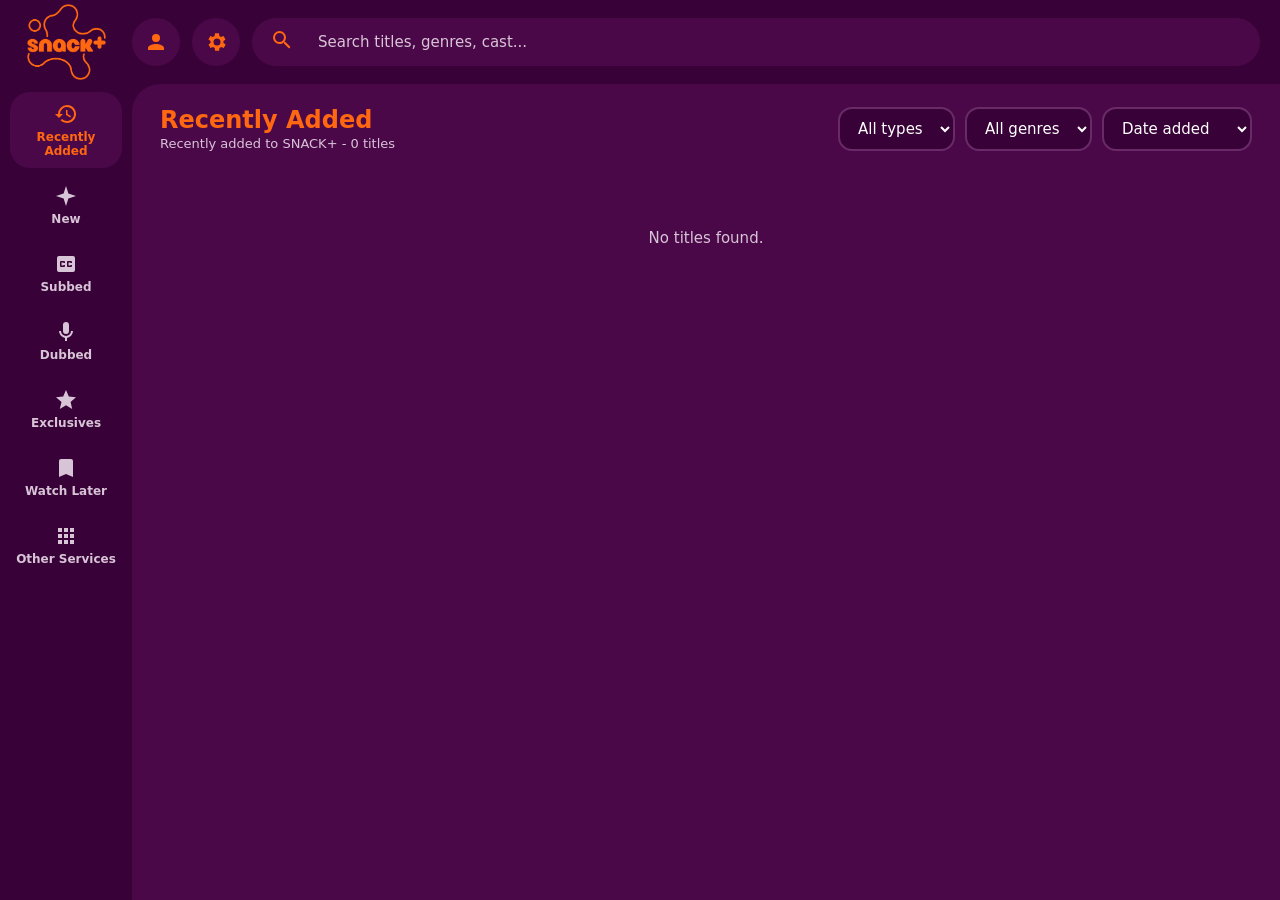
==== commit 2457d414: "Add files via upload" ====
--- a/index.html
+++ b/index.html
@@ -60,7 +60,7 @@
 .av img{width:100%;height:100%;object-fit:cover}.av .i{width:56px;height:56px}
 .row{display:flex;gap:8px;flex-wrap:wrap;margin-top:14px}
 .hide{display:none!important}
-@media(max-width:700px){.app{grid-template-columns:76px 1fr}.logo{width:60px;height:58px}.tab{font-size:10px}.content{padding:16px}.det{flex-direction:column;margin-top:-60px}.det .tx{padding-top:0}.svc{min-width:0;width:100%}}
+@media(max-width:700px){.app{grid-template-columns:76px 1fr}.logo{width:50px;height:48px}.tab{font-size:10px}.content{padding:16px}.det{flex-direction:column;margin-top:-60px}.det .tx{padding-top:0}.svc{min-width:0;width:100%}}
 </style></head><body>
 <div class="app">
  <div class="lg"><a class="logo" href="./" aria-label="SNACK+"></a></div>
--- a/style.css
+++ b/style.css
@@ -21,7 +21,7 @@
 input:focus,select:focus,textarea:focus{border-color:var(--act)}
 select{width:auto}
 label.l{display:block;font-size:12px;color:var(--sub);margin:10px 0 4px;font-weight:600}
-.logo{display:block;background:var(--act);-webkit-mask:url(logo.png) center/contain no-repeat;mask:url(logo.png) center/contain no-repeat;width:104px;height:100px}
+.logo{display:block;background:var(--act);-webkit-mask:url(logo.png) center/contain no-repeat;mask:url(logo.png) center/contain no-repeat;width:84px;height:80px}
 .chip{display:inline-block;border-radius:999px;padding:3px 10px;font-size:12px;font-weight:600;background:var(--bg);color:var(--sub)}
 .chip.a{background:var(--act);color:var(--onact)}
 .modalbg{position:fixed;inset:0;background:rgba(0,0,0,.65);display:none;align-items:center;justify-content:center;z-index:50;padding:16px}
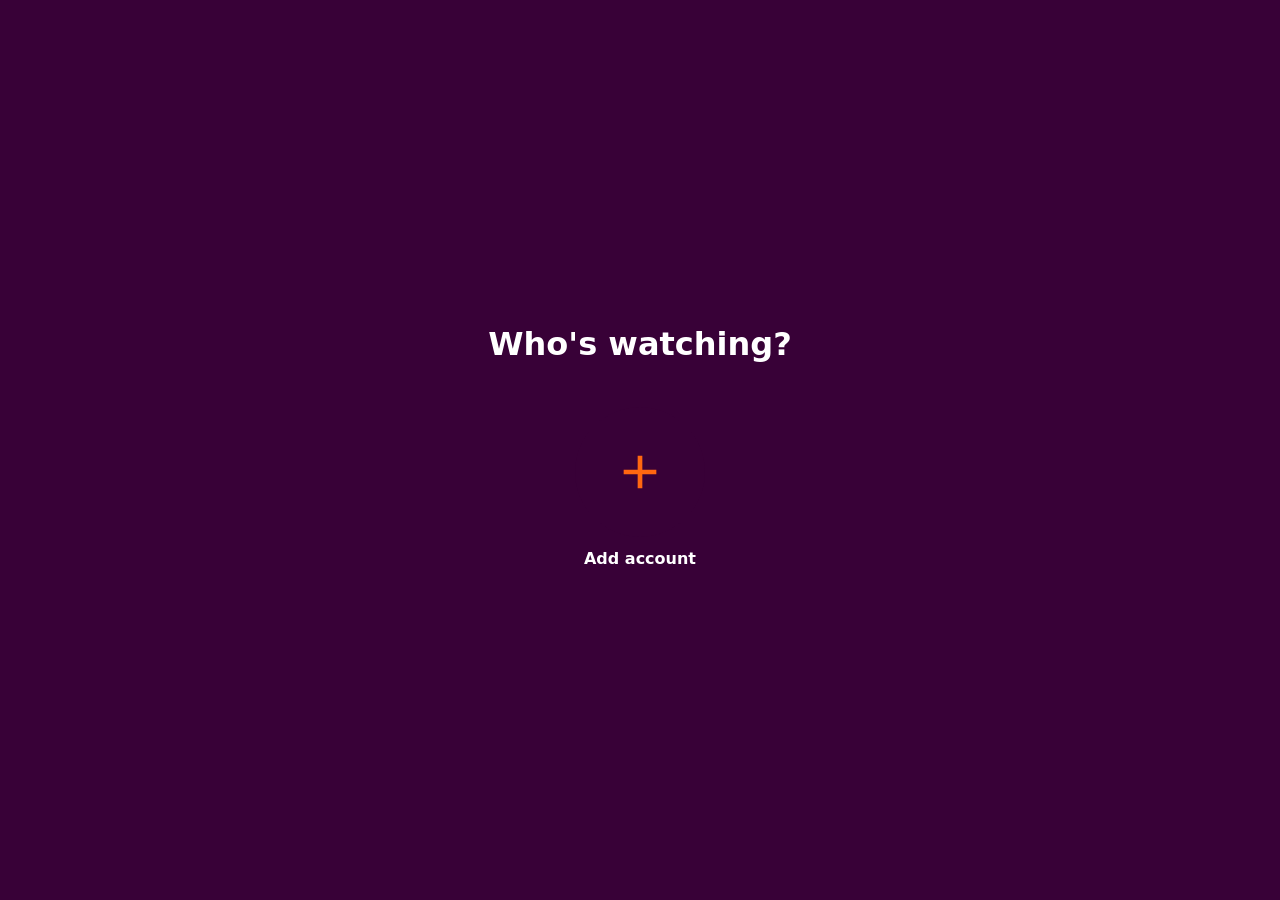
==== commit 4aba0aff: "Add files via upload" ====
--- a/index.html
+++ b/index.html
@@ -61,6 +61,14 @@
 .row{display:flex;gap:8px;flex-wrap:wrap;margin-top:14px}
 .hide{display:none!important}
 @media(max-width:700px){.app{grid-template-columns:76px 1fr}.logo{width:50px;height:48px}.tab{font-size:10px}.content{padding:16px}.det{flex-direction:column;margin-top:-60px}.det .tx{padding-top:0}.svc{min-width:0;width:100%}}
+.who{position:fixed;inset:0;background:var(--bg);z-index:70;display:none;flex-direction:column;align-items:center;justify-content:center;gap:36px;padding:20px}
+.who.on{display:flex;animation:fadeIn .3s ease}
+.who h1{margin:0;font-size:32px;text-align:center}
+.wgrid{display:flex;gap:28px;flex-wrap:wrap;justify-content:center}
+.wa{background:none;border:0;color:var(--txt);display:flex;flex-direction:column;align-items:center;gap:12px;font-weight:600;font-size:16px;width:160px;padding:8px;border-radius:20px}
+.wa .av{width:130px;height:130px;margin:0;transition:transform .2s,outline-color .2s;outline:3px solid transparent;outline-offset:4px}
+.wa:hover .av{transform:scale(1.05);outline-color:var(--act)}
+.wa:active .av{transform:scale(.96)}
 </style></head><body>
 <div class="app">
  <div class="lg"><a class="logo" href="./" aria-label="SNACK+"></a></div>
@@ -72,6 +80,7 @@
  <nav class="side" id="side"></nav>
  <main class="content" id="main"></main>
 </div>
+<div class="who" id="who"><h1>Who's watching?</h1><div class="wgrid" id="wg"></div></div>
 <div class="modalbg" id="mb"><div class="modal" id="md"></div></div>
 <script src="common.js"></script>
 <script>
@@ -79,7 +88,8 @@
 ['recent','Recently Added','history'],['new','New','spark'],['subbed','Subbed','cc'],['dubbed','Dubbed','mic'],['exclusive','Exclusives','star'],['later','Watch Later','bookmark'],['services','Other Services','apps']];
 const DESC={recent:'Recently added to SNACK+',new:'New releases',subbed:'With Persian subtitles',dubbed:'With Persian dubbing',exclusive:'Dubbed by SNACK',later:'Your saved list',services:'More from SNACK'};
 const SORTS={added:['Date added',(a,b)=>b.added.localeCompare(a.added)],released:['Release date',(a,b)=>String(b.released).localeCompare(String(a.released))],title:['Title A-Z',(a,b)=>a.title.localeCompare(b.title)],titleD:['Title Z-A',(a,b)=>b.title.localeCompare(a.title)],rating:['Rating',(a,b)=>(b.rating||0)-(a.rating||0)],year:['Year',(a,b)=>(b.year||0)-(a.year||0)]};
-let DATA={items:[],services:[],site:{}},tab=store.get('tab','recent'),later=store.get('later',[]),prof=store.get('profile',{name:'',pic:''});
+let DATA={items:[],services:[],site:{}},tab=store.get('tab','recent'),accs=store.get('accounts',[]),cur=null,later=[];
+if(!accs.length&&(localStorage.getItem('snack.profile')||localStorage.getItem('snack.later'))){const p=store.get('profile',{});accs=[{id:'a1',name:p.name||'',pic:p.pic||'',later:store.get('later',[])}];store.set('accounts',accs)}
 const $=s=>document.querySelector(s),main=$('#main');
 const view={sort:{},type:'all',genre:'all'};
 const daysAgo=d=>(Date.now()-new Date(d))/864e5;
@@ -91,8 +101,8 @@
  return {recent:()=>L.filter(i=>daysAgo(i.added)<=(S.recentDays||90)),new:()=>L.filter(i=>daysAgo(i.released)<=(S.newDays||120)&&daysAgo(i.released)>=-30),subbed:()=>L.filter(i=>i.subbed),dubbed:()=>L.filter(i=>i.dubbed),exclusive:()=>L.filter(i=>i.exclusive),later:()=>later.map(byId).filter(Boolean)}[t]()}
 function renderChrome(){
  $('#si').innerHTML=ic('search');$('#gear').innerHTML=ic('gear');
- $('#prof').innerHTML=prof.pic?`<img src="${prof.pic}" style="width:100%;height:100%;object-fit:cover">`:ic('person');
- $('#prof').title=prof.name||'Profile';
+ $('#prof').innerHTML=avH(cur);
+ $('#prof').title=cur?.name||'Profile';
  $('#side').innerHTML=TABS.map(([k,n,i])=>`<button class="tab ${tab==k&&!$('#q').value?'on':''}" data-k="${k}">${ic(i)}${n}</button>`).join('');
 }
 function render(){
@@ -148,21 +158,31 @@
 function share(ref){const [id,s,e]=ref.split('|');const i=byId(id);let u=slink(id)+(s!=null?`?s=${+s+1}&e=${+e+1}`:'');
  u=u.replace('?s=','/s').replace('&e=','e');
  const t=i.title;if(navigator.share)navigator.share({title:t,url:u}).catch(()=>{});else(navigator.clipboard?navigator.clipboard.writeText(u):Promise.reject()).then(()=>toast('Link copied'),()=>prompt('Copy link',u))}
-function toggleLater(id){later=later.includes(id)?later.filter(x=>x!=id):[...later,id];store.set('later',later);toast(later.includes(id)?'Saved to Watch Later':'Removed from Watch Later')}
+function toggleLater(id){later=later.includes(id)?later.filter(x=>x!=id):[...later,id];saveCur();toast(later.includes(id)?'Saved to Watch Later':'Removed from Watch Later')}
 function exportLater(){const b=new Blob([JSON.stringify({snackWatchLater:later},null,2)],{type:'application/json'});const a=document.createElement('a');a.href=URL.createObjectURL(b);a.download='snack-watch-later.json';a.click()}
-function importLater(e){const f=e.target.files[0];if(!f)return;f.text().then(t=>{try{const j=JSON.parse(t);const l=(j.snackWatchLater||j).filter(x=>typeof x=='string');const n=l.filter(x=>!later.includes(x)&&byId(x));later=[...later,...n];store.set('later',later);toast(`Imported ${n.length} title(s)`);render()}catch(_){toast('Invalid file')}})}
-function profile(){open(`<div class="pad"><h2>Profile</h2><div class="av" id="av">${prof.pic?`<img src="${prof.pic}">`:ic('person')}</div>
+function importLater(e){const f=e.target.files[0];if(!f)return;f.text().then(t=>{try{const j=JSON.parse(t);const l=(j.snackWatchLater||j).filter(x=>typeof x=='string');const n=l.filter(x=>!later.includes(x)&&byId(x));later=[...later,...n];saveCur();toast(`Imported ${n.length} title(s)`);render()}catch(_){toast('Invalid file')}})}
+const avH=a=>a&&a.pic?`<img src="${a.pic}" style="width:100%;height:100%;object-fit:cover">`:ic('person');
+function saveCur(){if(cur){cur.later=later;store.set('accounts',accs)}}
+function enter(a){cur=a;later=a.later||[];applyTheme(a.theme||'snack');closeM();$('#who').classList.remove('on');renderChrome();render();open(`<div class="pad" style="text-align:center"><div class="av">${avH(a)}</div><h2>Welcome, ${esc(a.name||'there')}!</h2><p style="opacity:.7">Your watch later list and profile are ready.</p><div class="row" style="justify-content:center"><button class="btn p" data-close>Continue</button></div></div>`)}
+function who(){$('#wg').innerHTML=accs.map(a=>`<button class="wa" data-pick="${a.id}"><span class="av">${avH(a)}</span>${esc(a.name||'Account')}</button>`).join('')+(accs.length<4?`<button class="wa" data-add><span class="av">${ic('plus')}</span>Add account</button>`:'');$('#who').classList.add('on')}
+$('#wg').onclick=e=>{const b=e.target.closest('button');if(!b)return;if(b.dataset.add!==undefined)return accForm(null);enter(accs.find(x=>x.id==b.dataset.pick))};
+function accForm(a){const isNew=!a;let pic=a?.pic||'',name=a?.name||'';
+ open(`<div class="pad"><h2>${isNew?'New account':'Profile'}</h2><div class="av" id="av">${pic?`<img src="${pic}">`:ic('person')}</div>
  <div class="row" style="justify-content:center;margin:0 0 10px"><button class="btn sm" id="pp">${ic('up')}Choose picture</button><button class="btn sm" id="pr">${ic('trash')}Remove</button><input type="file" id="pf" accept="image/*" class="hide"></div>
- <label class="l">Name</label><input type="text" id="pn" maxlength="30" value="${esc(prof.name)}" placeholder="Your name">
- <div class="row"><button class="btn p" id="ps">${ic('save')}Save</button><button class="btn" data-close>Cancel</button></div></div>`);
- let pic=prof.pic;const av=$('#av');
- $('#pp').onclick=()=>$('#pf').click();$('#pr').onclick=()=>{pic='';av.innerHTML=ic('person')};
+ <label class="l">Name</label><input type="text" id="pn" maxlength="30" value="${esc(name)}" placeholder="Your name">
+ <div class="row"><button class="btn p" id="ps">${ic('save')}${isNew?'Create':'Save'}</button>${isNew?'':`<button class="btn" id="sw">${ic('person')}Switch account</button><button class="btn" id="del">${ic('trash')}Delete</button>`}<button class="btn" data-close>Cancel</button></div></div>`);
+ const av=$('#av');$('#pp').onclick=()=>$('#pf').click();$('#pr').onclick=()=>{pic='';av.innerHTML=ic('person')};
  $('#pf').onchange=e=>{const f=e.target.files[0];if(!f)return;const im=new Image();im.onload=()=>{const c=document.createElement('canvas');c.width=c.height=256;const x=c.getContext('2d'),s=Math.min(im.width,im.height);x.drawImage(im,(im.width-s)/2,(im.height-s)/2,s,s,0,0,256,256);pic=c.toDataURL('image/jpeg',.85);av.innerHTML=`<img src="${pic}">`};im.src=URL.createObjectURL(f)};
- $('#ps').onclick=()=>{prof={name:$('#pn').value.trim(),pic};store.set('profile',prof);closeM();renderChrome();toast(prof.name?`Welcome, ${prof.name}`:'Profile saved')}}
+ $('#ps').onclick=()=>{const n=$('#pn').value.trim()||'Account';
+  if(isNew){if(accs.length>=4)return toast('Up to 4 accounts');const na={id:Date.now().toString(36),name:n,pic,later:[],theme:document.documentElement.dataset.theme||'snack'};accs.push(na);store.set('accounts',accs);enter(na)}
+  else{a.name=n;a.pic=pic;store.set('accounts',accs);closeM();renderChrome();toast('Profile saved')}};
+ if(!isNew){$('#sw').onclick=()=>{closeM();who()};
+  $('#del').onclick=()=>{if(!confirm(`Delete ${a.name||'this account'} and its watch later list?`))return;accs=accs.filter(x=>x.id!=a.id);store.set('accounts',accs);closeM();if(cur&&cur.id==a.id){cur=null;later=[];who()}else renderChrome()}}}
+function profile(){if(cur)accForm(cur);else who()}
 function settings(){open(`<div class="pad"><h2>Settings</h2><label class="l">Theme</label><div class="themes" id="th"></div>
  <label class="l" style="margin-top:20px">Data</label><div class="row" style="margin:0"><a class="btn sm" href="editor.html">${ic('edit')}Open JSON editor</a><button class="btn sm" id="cl">${ic('trash')}Clear saved data</button></div>
  <div class="row"><button class="btn p" data-close>Done</button></div></div>`);
- themePicker($('#th'),renderChrome);$('#cl').onclick=()=>{if(confirm('Clear profile, watch later list and settings?')){Object.keys(localStorage).filter(k=>k.startsWith('snack.')&&k!='snack.theme').forEach(k=>localStorage.removeItem(k));later=[];prof={name:'',pic:''};closeM();render()}}}
+ themePicker($('#th'),()=>{if(cur){cur.theme=document.documentElement.dataset.theme;store.set('accounts',accs)}renderChrome()});$('#cl').onclick=()=>{if(confirm('Delete all accounts, watch later lists and settings?')){Object.keys(localStorage).filter(k=>k.startsWith('snack.')&&k!='snack.theme').forEach(k=>localStorage.removeItem(k));accs=[];cur=null;later=[];closeM();who()}}}
 document.addEventListener('click',e=>{const t=e.target.closest('[data-open],[data-watch],[data-share],[data-wl],[data-ep],[data-close],[data-k],#prof,#gear');if(!t)return;
  const d=t.dataset;
  if(d.close!==undefined)return closeM();
@@ -175,6 +195,6 @@
  if(d.wl){toggleLater(d.wl);const inM=mb.classList.contains('on')&&md.querySelector('.det');inM?detail(d.wl):render()}});
 $('#q').oninput=render;
 function route(){const m=location.hash.match(/^#\/([^/?]+)(?:\/s(\d+)e(\d+))?/);if(m&&byId(m[1])){detail(m[1]);if(m[2]){const i=byId(m[1]),ep=i.seasons?.[m[2]-1]?.episodes[m[3]-1];ep&&player(`${i.title} - ${ep.title}`,ep.url)}}}
-fetch('data.json').then(r=>r.json()).then(d=>{DATA=d;render();route()}).catch(()=>{main.innerHTML='<div class="empty">Could not load data.json. Serve this folder over HTTP (e.g. GitHub Pages).</div>';renderChrome()});
+who();fetch('data.json').then(r=>r.json()).then(d=>{DATA=d;render();route()}).catch(()=>{main.innerHTML='<div class="empty">Could not load data.json. Serve this folder over HTTP (e.g. GitHub Pages).</div>';renderChrome()});
 renderChrome();
 </script></body></html>
--- a/style.css
+++ b/style.css
@@ -32,3 +32,26 @@
 .sw{border:3px solid var(--line);border-radius:16px;padding:8px 12px;display:flex;gap:8px;align-items:center;background:var(--bg);font-weight:600}
 .sw.on{border-color:var(--act)}
 .sw i{width:22px;height:22px;border-radius:50%;display:block}
+/* animations */
+@keyframes fadeUp{from{opacity:0;transform:translateY(14px)}to{opacity:1;transform:none}}
+@keyframes fadeIn{from{opacity:0}to{opacity:1}}
+@keyframes popIn{from{opacity:0;transform:scale(.94) translateY(12px)}to{opacity:1;transform:none}}
+@keyframes toastIn{from{opacity:0;transform:translate(-50%,20px)}to{opacity:1;transform:translate(-50%,0)}}
+@keyframes spin{to{transform:rotate(360deg)}}
+body{transition:background-color .35s ease,color .35s ease}
+.btn,.ib,.sw,.chip,select,.field,input,textarea{transition:background-color .2s,border-color .2s,color .2s,outline-color .2s,transform .15s,box-shadow .2s}
+.btn:active,.ib:active,.sw:active{transform:scale(.95)}
+.btn.p:hover{box-shadow:0 6px 18px -6px var(--act)}
+.ib:hover svg.i{transform:scale(1.12)}
+.ib svg.i{transition:transform .2s}
+.card{animation:fadeUp .45s cubic-bezier(.2,.7,.2,1) both;transition:transform .25s,box-shadow .25s}
+.card:nth-child(2){animation-delay:.04s}.card:nth-child(3){animation-delay:.08s}.card:nth-child(4){animation-delay:.12s}
+.card:nth-child(5){animation-delay:.16s}.card:nth-child(6){animation-delay:.2s}.card:nth-child(n+7){animation-delay:.24s}
+.card:hover{transform:translateY(-4px);box-shadow:0 14px 30px -12px rgba(0,0,0,.5)}
+.card img{transition:transform .4s ease}
+.card:hover img{transform:scale(1.04)}
+.modalbg.on{animation:fadeIn .2s ease}
+.modalbg.on .modal{animation:popIn .3s cubic-bezier(.2,.8,.2,1)}
+.toast{animation:toastIn .3s cubic-bezier(.2,.8,.2,1)}
+.spin{animation:spin 1s linear infinite}
+@media (prefers-reduced-motion:reduce){*,*::before,*::after{animation:none!important;transition:none!important}}
